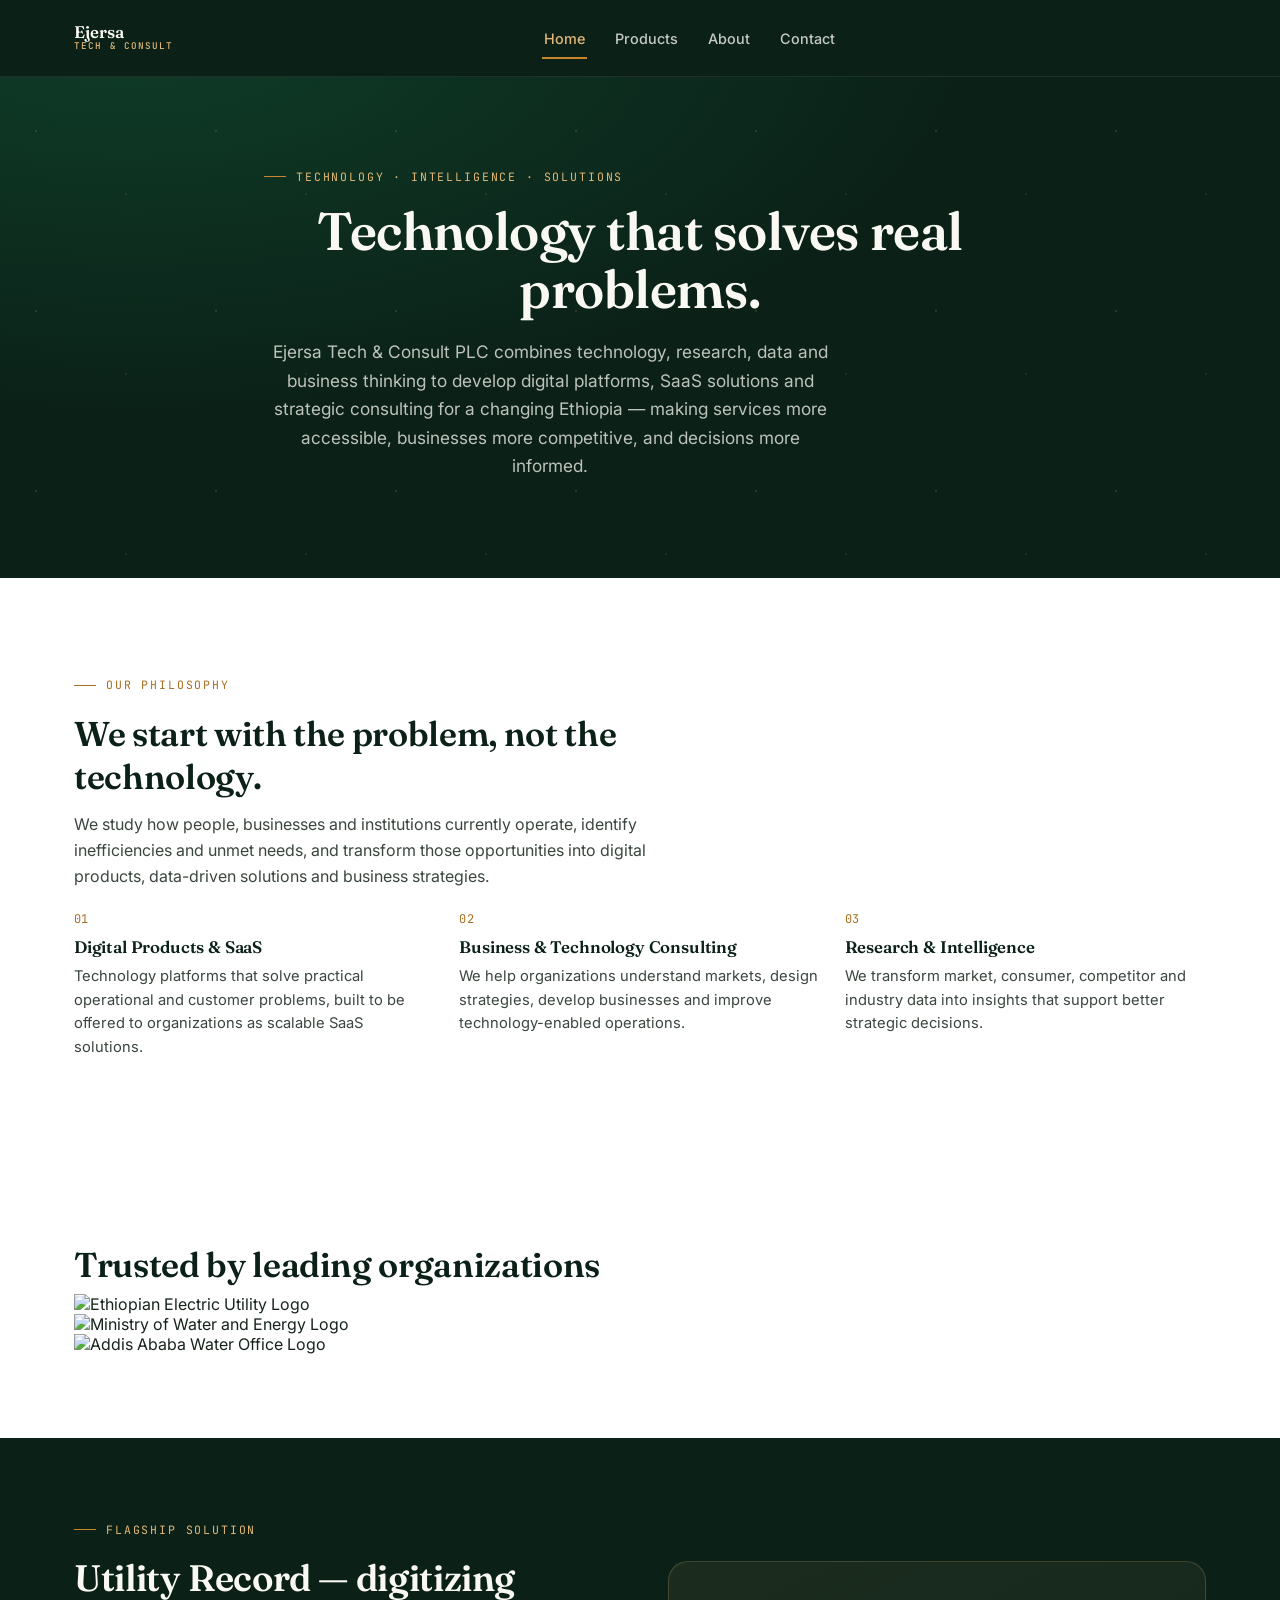
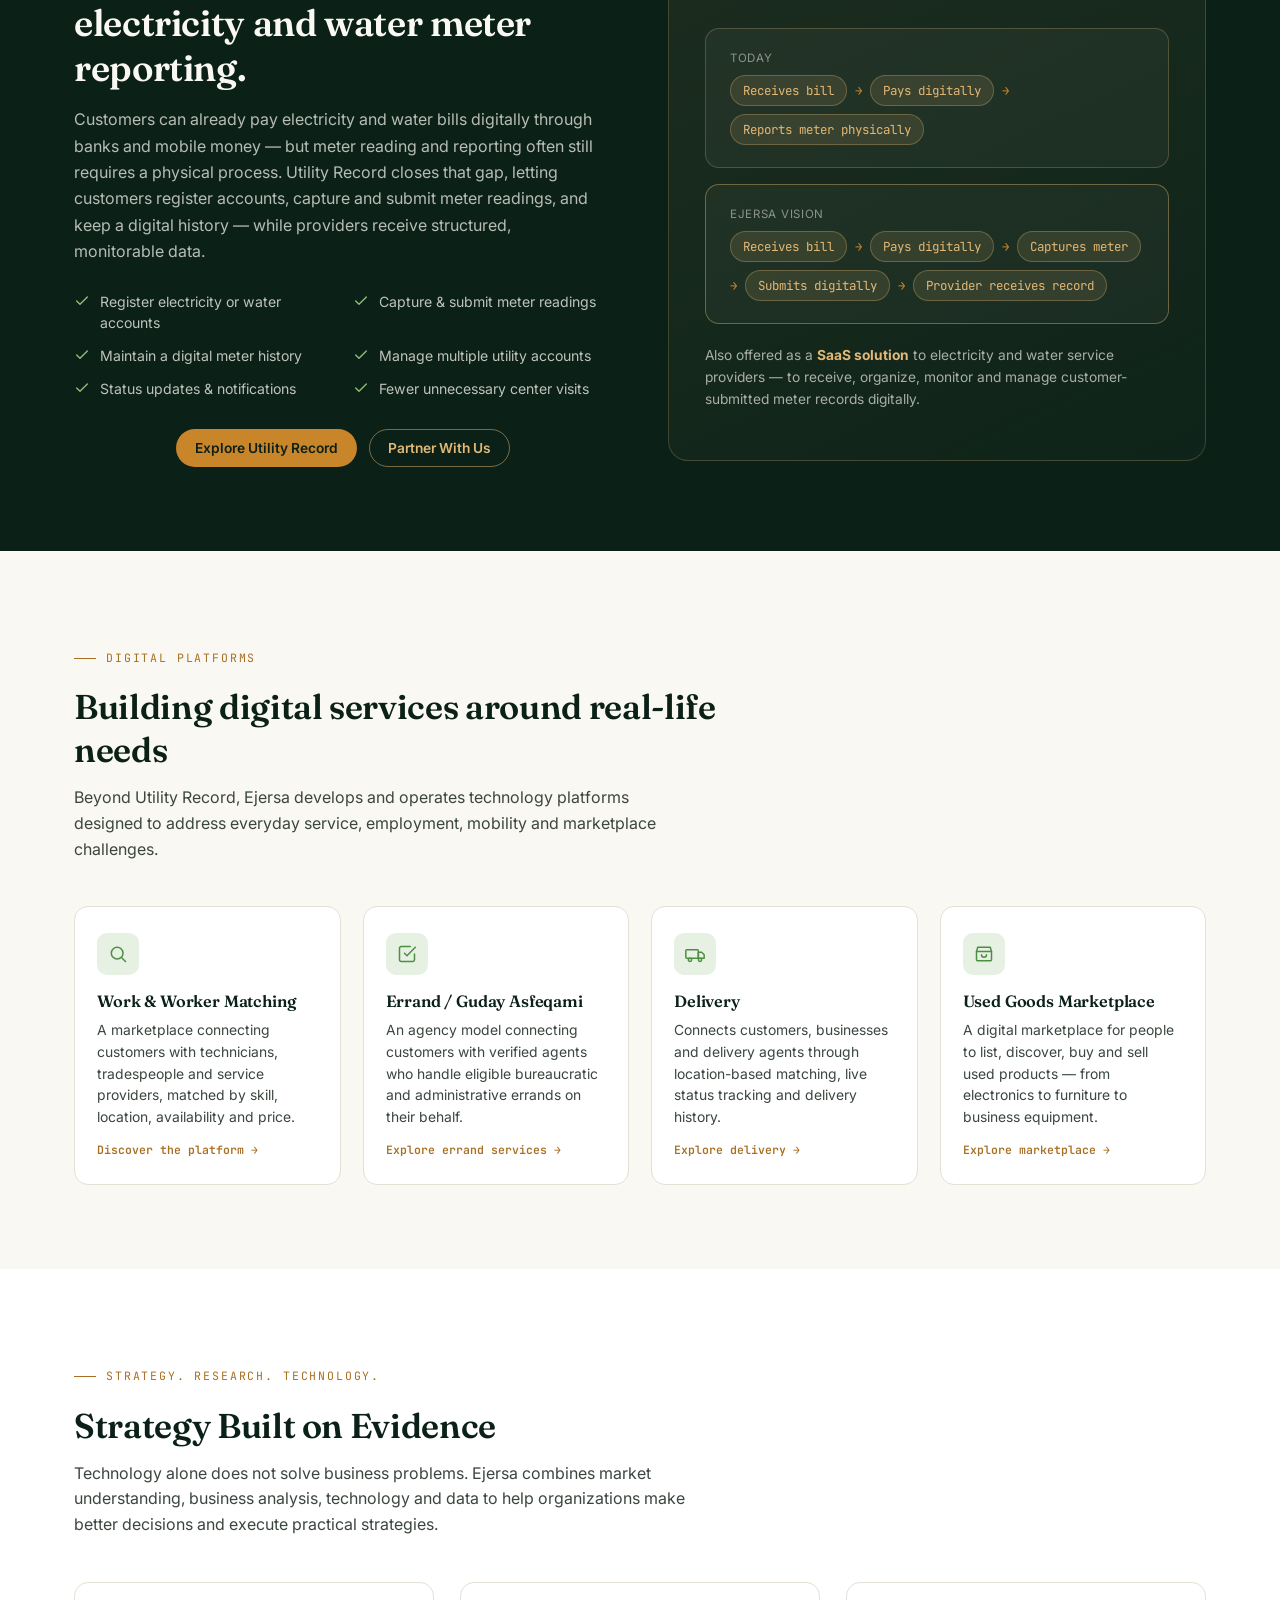
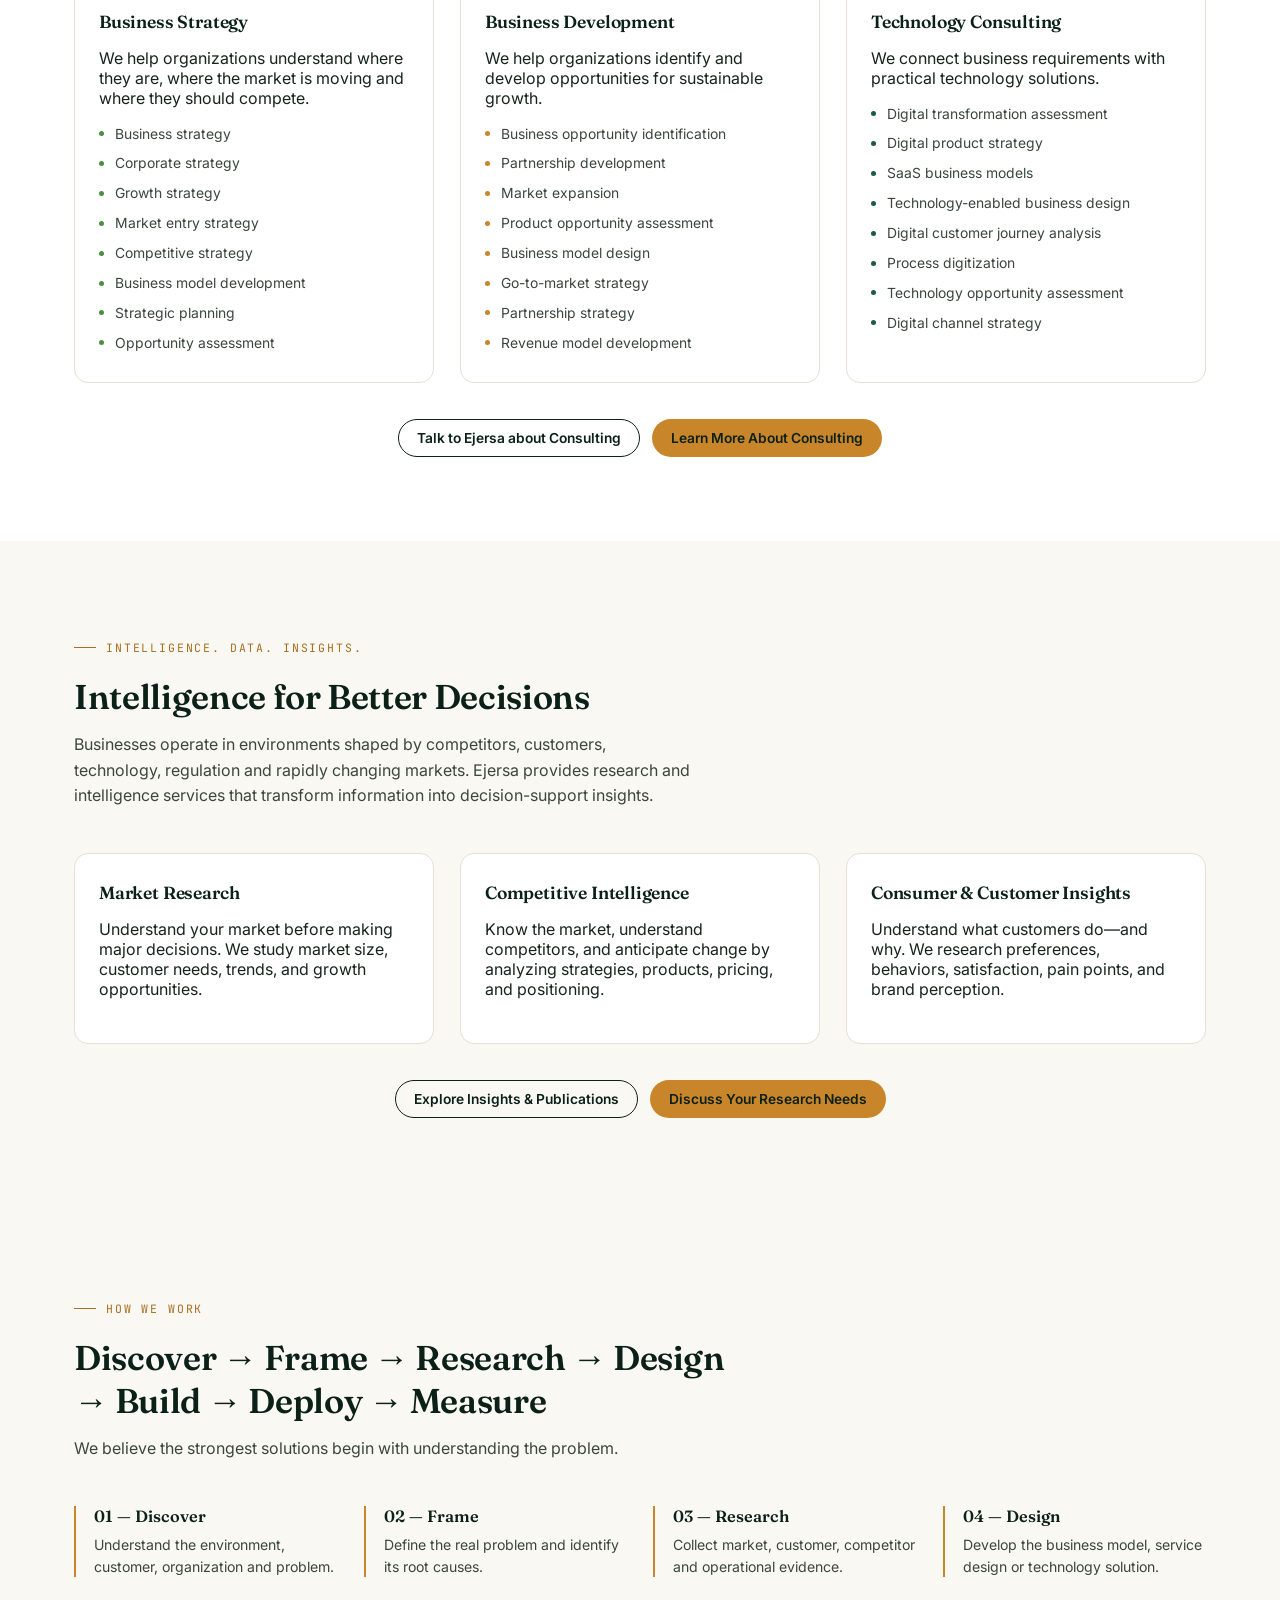
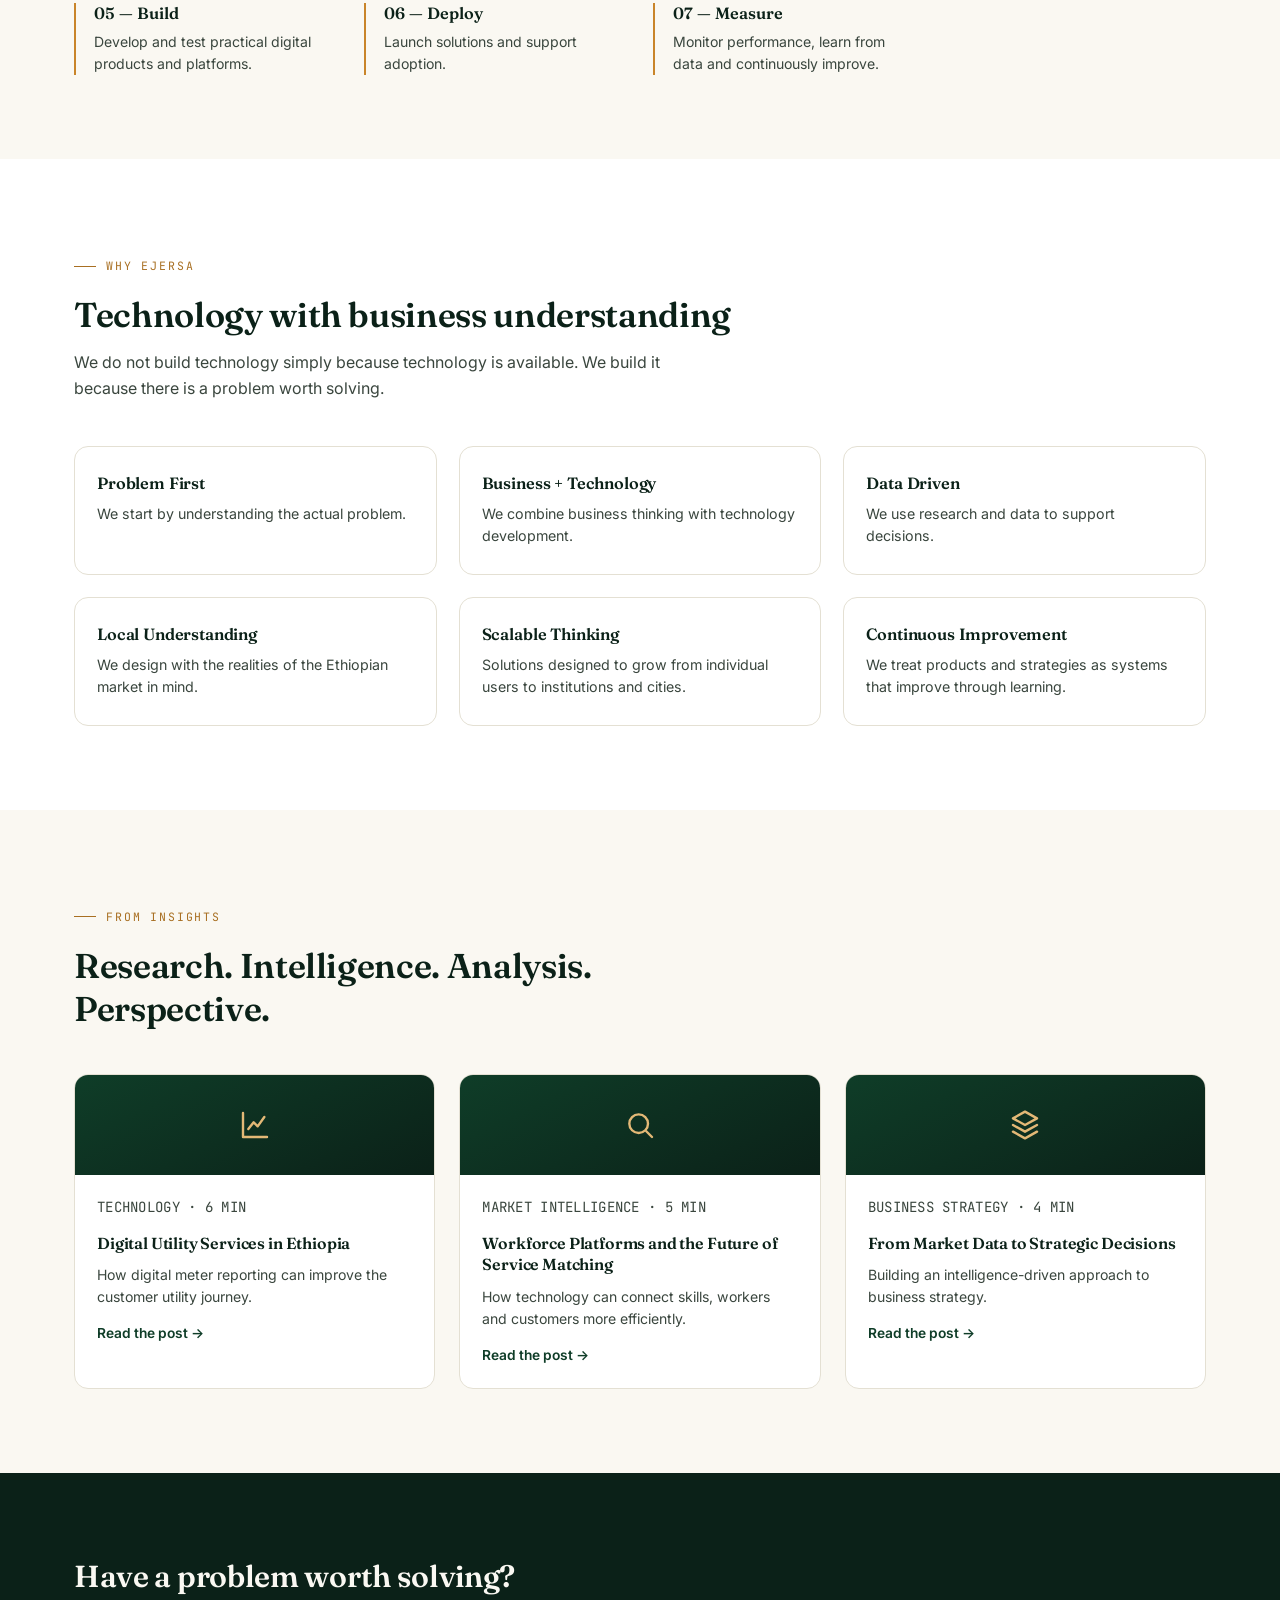
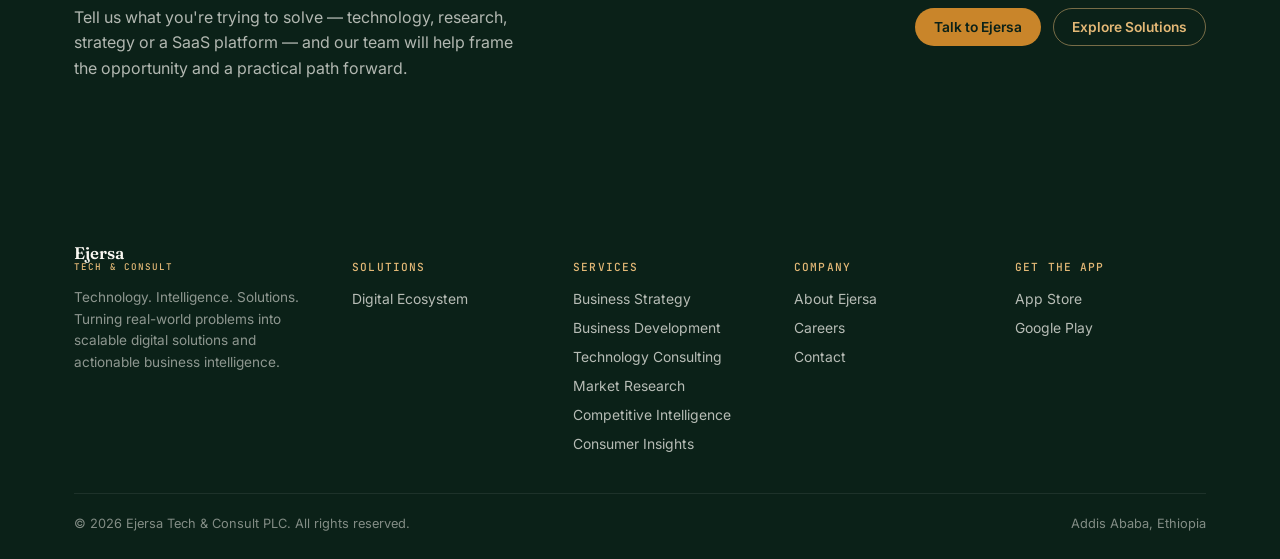
==== linksira-site/index.html @ 0712f55a "pu" ====
<!DOCTYPE html>
<html lang="en">

<head>
    <meta charset="UTF-8" />
    <meta name="viewport" content="width=device-width, initial-scale=1.0" />
    <title>Ejersa Tech &amp; Consult PLC — Technology. Intelligence. Solutions.</title>
    <meta name="description"
        content="Ejersa Tech & Consult PLC develops digital platforms, SaaS solutions, market intelligence and strategic consulting that turn everyday problems into scalable solutions." />
    <meta property="og:type" content="website" />
    <meta property="og:title" content="Ejersa Tech & Consult PLC — Technology. Intelligence. Solutions." />
    <meta property="og:description"
        content="Digital platforms, SaaS solutions, market intelligence and strategic business solutions for a changing Ethiopia." />
    <meta property="og:site_name" content="Ejersa Tech & Consult PLC" />
    <meta name="twitter:card" content="summary" />
    <meta name="theme-color" content="#0b2118" />
    <link rel="canonical" href="https://ejersatech.et/" />
    <link rel="icon" href="assets/logo/ejersa-logo.png" />
    <link rel="apple-touch-icon" href="assets/logo/ejersa-logo.png" />
    <link rel="preconnect" href="https://fonts.googleapis.com" />
    <link rel="preconnect" href="https://fonts.gstatic.com" crossorigin />
    <link
        href="https://fonts.googleapis.com/css2?family=Fraunces:opsz,wght@9..144,400;9..144,500;9..144,600;9..144,700&family=Inter:wght@400;500;600;700&family=JetBrains+Mono:wght@400;500&display=swap"
        rel="stylesheet" />
    <style>
        :root {
            --forest-950: #0b2118;
            --forest-800: #0f3d28;
            --forest-600: #1c5c3a;
            --leaf-500: #4d8f42;
            --leaf-300: #8fbf7a;
            --leaf-100: #e7f1e3;
            --gold-600: #a86f22;
            --gold-500: #c9852a;
            --gold-300: #e3b876;
            --cream-50: #faf8f2;
            --paper: #ffffff;
            --ink-900: #16241c;
            --ink-700: #3a463e;
            --ink-faint: #6d7a71;
            --line: #e4e0d3;
            --radius: 14px;
            --shadow: 0 10px 30px -18px rgba(11, 33, 24, .35);
        }

        * {
            box-sizing: border-box;
        }

        html {
            scroll-behavior: smooth;
        }

        body {
            margin: 0;
            background: var(--cream-50);
            color: var(--ink-900);
            font-family: 'Inter', system-ui, sans-serif;
            -webkit-font-smoothing: antialiased;
        }

        h1,
        h2,
        h3,
        .font-display {
            font-family: 'Fraunces', serif;
            font-weight: 600;
            letter-spacing: -.01em;
            color: var(--forest-950);
            margin: 0;
        }

        .mono {
            font-family: 'JetBrains Mono', monospace;
            letter-spacing: .02em;
        }

        a {
            color: inherit;
            text-decoration: none;
        }

        img {
            max-width: 100%;
            display: block;
        }

        .wrap {
            max-width: 1180px;
            margin: 0 auto;
            padding: 0 24px;
        }

        :focus-visible {
            outline: 2px solid var(--gold-500);
            outline-offset: 3px;
        }

        .reveal {
            opacity: 0;
            transform: translateY(16px);
            transition: opacity .6s ease, transform .6s ease;
        }

        .reveal.in {
            opacity: 1;
            transform: none;
        }

        /* header */
        .site-header {
            position: sticky;
            top: 0;
            z-index: 40;
            background: var(--forest-950);
            border-bottom: 1px solid rgba(255, 255, 255, .08);
        }

        .nav {
            display: flex;
            align-items: center;
            justify-content: space-between;
            height: 76px;
            gap: 24px;
        }

        .logo {
            display: flex;
            align-items: center;
            gap: 10px;
            color: var(--cream-50);
            font-family: 'Fraunces', serif;
            font-weight: 600;
            font-size: 1.05rem;
        }

        .logo img {
            height: 38px;
            width: 38px;
            object-fit: contain;
            border-radius: 6px;
            flex-shrink: 0;
            background: #fff;
        }

        .logo .logo-word {
            display: flex;
            flex-direction: column;
            line-height: 1.05;
        }

        .logo .logo-word small {
            font-family: 'JetBrains Mono', monospace;
            font-size: .58rem;
            letter-spacing: .12em;
            color: var(--gold-300);
            text-transform: uppercase;
            font-weight: 500;
        }

        .nav-links {
            display: flex;
            gap: 26px;
            list-style: none;
            margin: 0;
            padding: 0;
        }

        .nav-links a {
            color: rgba(250, 248, 242, .78);
            font-size: .9rem;
            font-weight: 500;
            padding: 6px 2px;
            position: relative;
        }

        .nav-links a:hover {
            color: var(--cream-50);
        }

        .nav-links a[aria-current="page"] {
            color: var(--gold-300);
        }

        .nav-links a[aria-current="page"]::after {
            content: "";
            position: absolute;
            left: 0;
            right: 0;
            bottom: -6px;
            height: 2px;
            background: var(--gold-500);
        }

        /* dropdown: click-to-open only (no hover) */
        .has-dropdown {
            position: relative;
        }

        .has-dropdown>a {
            display: inline-flex;
            align-items: center;
            gap: 6px;
            cursor: pointer;
            background: none;
            border: none;
            font: inherit;
        }

        .has-dropdown>a::after {
            content: "";
            width: 7px;
            height: 7px;
            border-right: 1.5px solid currentColor;
            border-bottom: 1.5px solid currentColor;
            transform: translateY(-2px) rotate(45deg);
            transition: transform .18s ease;
            opacity: .7;
        }

        .has-dropdown.open>a::after {
            transform: translateY(1px) rotate(225deg);
        }

        .dropdown {
            list-style: none;
            margin: 0;
            padding: 10px 8px;
            position: absolute;
            top: calc(100% + 14px);
            left: 50%;
            transform: translateX(-50%) translateY(-6px);
            min-width: 220px;
            background: var(--forest-950);
            border: 1px solid rgba(227, 184, 118, .25);
            border-radius: 12px;
            box-shadow: 0 18px 40px -14px rgba(0, 0, 0, .55);
            display: block;
            opacity: 0;
            visibility: hidden;
            pointer-events: none;
            transition: opacity .16s ease, transform .16s ease, visibility .16s;
            z-index: 50;
        }

        .has-dropdown.open .dropdown {
            opacity: 1;
            visibility: visible;
            pointer-events: auto;
            transform: translateX(-50%) translateY(0);
        }

        .dropdown li {
            list-style: none;
        }

        .dropdown a {
            display: block;
            padding: 9px 12px;
            border-radius: 8px;
            font-size: .86rem;
            white-space: nowrap;
            color: rgba(250, 248, 242, .82);
        }

        .dropdown a:hover {
            background: rgba(227, 184, 118, .1);
            color: var(--gold-300);
        }

        .nav-cta {
            display: flex;
            align-items: center;
            gap: 10px;
        }

        .btn {
            display: inline-flex;
            align-items: center;
            gap: 8px;
            padding: 10px 18px;
            border-radius: 999px;
            font-size: .86rem;
            font-weight: 600;
            border: 1px solid transparent;
            transition: transform .15s ease, background .2s ease, color .2s ease, border-color .2s ease;
            cursor: pointer;
        }

        .btn:hover {
            transform: translateY(-1px);
        }

        .btn-ghost-on-dark {
            color: var(--cream-50);
            border-color: rgba(250, 248, 242, .35);
        }

        .btn-ghost-on-dark:hover {
            border-color: var(--gold-300);
            color: var(--gold-300);
        }

        .btn-gold,
        .btn-primary {
            background: var(--gold-500);
            color: var(--forest-950);
        }

        .btn-gold:hover,
        .btn-primary:hover {
            background: var(--gold-300);
        }

        .btn-ghost-dark {
            color: var(--forest-950);
            border-color: var(--forest-950);
        }

        .btn-ghost-dark:hover {
            background: var(--forest-950);
            color: var(--cream-50);
        }

        .btn-outline {
            border-color: rgba(227, 184, 118, .5);
            color: var(--gold-300);
        }

        .btn-outline:hover {
            border-color: var(--gold-300);
            background: rgba(227, 184, 118, .08);
        }

        .nav-toggle {
            display: none;
            background: none;
            border: 0;
            cursor: pointer;
            padding: 8px;
        }

        .nav-toggle span {
            display: block;
            width: 22px;
            height: 2px;
            margin: 4px 0;
            background: var(--cream-50);
        }

        /* hero */
        .hero {
            position: relative;
            background: radial-gradient(120% 140% at 10% -10%, var(--forest-800) 0%, var(--forest-950) 55%);
            color: var(--cream-50);
            overflow: hidden;
            padding: 92px 0 80px;
        }

        .hero::before {
            content: "";
            position: absolute;
            inset: 0;
            background-image: radial-gradient(1px 1px at 20% 30%, rgba(227, 184, 118, .3) 1px, transparent 0), radial-gradient(1px 1px at 70% 65%, rgba(227, 184, 118, .2) 1px, transparent 0);
            background-size: 180px 180px;
            opacity: .5;
            pointer-events: none;
        }

        .hero-grid {
            position: relative;
            z-index: 1;
            text-align: center;
            max-width: 800px;
            margin: 0 auto;
        }

        .eyebrow {
            font-family: 'JetBrains Mono', monospace;
            font-size: .72rem;
            letter-spacing: .16em;
            text-transform: uppercase;
            color: var(--gold-300);
            margin: 0 0 18px;
            display: flex;
            align-items: center;
            gap: 10px;
        }

        .eyebrow::before {
            content: "";
            width: 22px;
            height: 1px;
            background: var(--gold-500);
            display: inline-block;
        }

        .hero h1 {
            font-size: clamp(2.2rem, 4.6vw, 3.3rem);
            line-height: 1.1;
            color: var(--cream-50);
        }

        .hero-lede {
            margin-top: 20px;
            font-size: 1.08rem;
            line-height: 1.65;
            color: rgba(250, 248, 242, .75);
            max-width: 52ch;
        }

        .hero-actions {
            display: flex;
            gap: 12px;
            margin-top: 30px;
            justify-content: center;
            flex-wrap: wrap;
        }

        .hero-tri {
            display: flex;
            gap: 0;
            margin-top: 40px;
            border: 1px solid rgba(227, 184, 118, .25);
            border-radius: 12px;
            overflow: hidden;
            max-width: 440px;
        }

        .hero-tri div {
            flex: 1;
            padding: 14px 16px;
            text-align: center;
            border-right: 1px solid rgba(227, 184, 118, .2);
        }

        .hero-tri div:last-child {
            border-right: 0;
        }

        .hero-tri strong {
            display: block;
            font-family: 'JetBrains Mono', monospace;
            font-size: .68rem;
            letter-spacing: .08em;
            text-transform: uppercase;
            color: var(--gold-300);
        }

        .hero-tri span {
            display: block;
            font-size: .74rem;
            color: rgba(250, 248, 242, .6);
            margin-top: 4px;
        }

        /* generic bands */
        .band-white {
            background: var(--paper);
        }

        .band-paper {
            background: var(--cream-50);
        }

        .band-white,
        .band-paper {
            padding: 84px 0;
        }

        .section-head {
            max-width: 680px;
            margin-bottom: 8px;
        }

        .band-white .eyebrow,
        .band-paper .eyebrow {
            color: var(--gold-600);
        }

        .band-white .eyebrow::before,
        .band-paper .eyebrow::before {
            background: var(--gold-600);
        }

        .section-head h2 {
            font-size: clamp(1.6rem, 3vw, 2.15rem);
            margin-top: 10px;
        }

        .section-head p {
            color: var(--ink-700);
            margin-top: 14px;
            max-width: 62ch;
            line-height: 1.6;
        }

        /* philosophy */
        .philosophy {
            display: grid;
            grid-template-columns: 1fr 1fr 1fr;
            gap: 24px;
            margin-top: 8px;
        }

        .phil-card {
            padding: 6px 0;
        }

        .phil-num {
            font-family: 'JetBrains Mono', monospace;
            font-size: .75rem;
            color: var(--gold-600);
            margin-bottom: 10px;
        }

        .phil-card h3 {
            font-size: 1.05rem;
            margin-bottom: 8px;
        }

        .phil-card p {
            color: var(--ink-700);
            font-size: .92rem;
            line-height: 1.6;
            margin: 0;
        }

        /* flagship */
        .band-forest {
            background: var(--forest-950);
            color: var(--cream-50);
            padding: 84px 0;
        }

        .band-forest .eyebrow {
            color: var(--gold-300);
        }

        .flagship-grid {
            display: grid;
            grid-template-columns: 1fr 1fr;
            gap: 56px;
            align-items: center;
            margin-top: 12px;
        }

        .flagship-grid h2 {
            color: var(--cream-50);
            font-size: clamp(1.7rem, 3.2vw, 2.3rem);
        }

        .flagship-grid>div>p {
            color: rgba(250, 248, 242, .72);
            line-height: 1.65;
            margin-top: 16px;
            max-width: 52ch;
        }

        .journey {
            margin-top: 30px;
            background: rgba(255, 255, 255, .04);
            border: 1px solid rgba(227, 184, 118, .25);
            border-radius: var(--radius);
            padding: 22px 24px;
        }

        .journey-row {
            display: flex;
            align-items: center;
            gap: 8px;
            flex-wrap: wrap;
            font-family: 'JetBrains Mono', monospace;
            font-size: .78rem;
        }

        .journey-row .step-tag {
            background: rgba(227, 184, 118, .12);
            border: 1px solid rgba(227, 184, 118, .3);
            color: var(--gold-300);
            padding: 6px 12px;
            border-radius: 999px;
        }

        .journey-row .arrow {
            color: var(--gold-500);
        }

        .journey-label {
            font-size: .72rem;
            color: rgba(250, 248, 242, .5);
            margin-bottom: 10px;
            letter-spacing: .06em;
            text-transform: uppercase;
        }

        .flagship-feat {
            margin-top: 26px;
        }

        .flagship-feat ul {
            list-style: none;
            margin: 0;
            padding: 0;
            display: grid;
            grid-template-columns: 1fr 1fr;
            gap: 12px 20px;
        }

        .flagship-feat li {
            display: flex;
            gap: 10px;
            align-items: flex-start;
            font-size: .88rem;
            color: rgba(250, 248, 242, .75);
            line-height: 1.5;
        }

        .flagship-feat li svg {
            width: 16px;
            height: 16px;
            flex-shrink: 0;
            margin-top: 2px;
            stroke: var(--leaf-300);
        }

        .flagship-visual {
            background: linear-gradient(155deg, rgba(227, 184, 118, .08), rgba(227, 184, 118, .02));
            border: 1px solid rgba(227, 184, 118, .22);
            border-radius: 20px;
            padding: 36px;
        }

        /* platforms grid */
        .platform-grid {
            display: grid;
            grid-template-columns: repeat(4, 1fr);
            gap: 22px;
            margin-top: 44px;
        }

        .platform-card {
            background: var(--paper);
            border: 1px solid var(--line);
            border-radius: var(--radius);
            padding: 26px 22px;
            transition: transform .18s ease, box-shadow .18s ease;
        }

        .platform-card:hover {
            transform: translateY(-4px);
            box-shadow: var(--shadow);
        }

        .platform-icon {
            width: 42px;
            height: 42px;
            border-radius: 10px;
            background: var(--leaf-100);
            color: var(--leaf-500);
            display: flex;
            align-items: center;
            justify-content: center;
            margin-bottom: 16px;
        }

        .platform-icon svg {
            width: 20px;
            height: 20px;
        }

        .platform-card h3 {
            font-size: 1.02rem;
            margin-bottom: 8px;
            line-height: 1.3;
        }

        .platform-card p {
            color: var(--ink-700);
            font-size: .87rem;
            line-height: 1.55;
            margin: 0;
        }

        .platform-tag {
            display: inline-block;
            margin-top: 14px;
            font-family: 'JetBrains Mono', monospace;
            font-size: .72rem;
            color: var(--gold-600);
            font-weight: 600;
        }

        /* consulting columns */
        .consult-grid {
            display: grid;
            grid-template-columns: repeat(3, 1fr);
            gap: 26px;
            margin-top: 44px;
        }

        .consult-card {
            border-top: 3px solid var(--card-accent, var(--leaf-500));
            background: var(--paper);
            border: 1px solid var(--line);
            border-radius: var(--radius);
            padding: 28px 24px;
        }

        .consult-card h3 {
            font-size: 1.1rem;
            margin-bottom: 14px;
        }

        .consult-card ul {
            list-style: none;
            margin: 0;
            padding: 0;
            display: flex;
            flex-direction: column;
            gap: 9px;
        }

        .consult-card li {
            font-size: .87rem;
            color: var(--ink-700);
            padding-left: 16px;
            position: relative;
            line-height: 1.5;
        }

        .consult-card li::before {
            content: "";
            position: absolute;
            left: 0;
            top: .55em;
            width: 5px;
            height: 5px;
            border-radius: 50%;
            background: var(--card-accent, var(--leaf-500));
        }

        /* steps */
        .steps {
            display: grid;
            grid-template-columns: repeat(4, 1fr);
            gap: 26px;
            margin-top: 44px;
        }

        .steps.seven {
            grid-template-columns: repeat(4, 1fr);
        }

        .step {
            border-left: 2px solid var(--gold-500);
            padding-left: 18px;
        }

        .step-num {
            font-family: 'Fraunces', serif;
            font-size: 1.02rem;
            font-weight: 600;
            color: var(--forest-950);
            margin-bottom: 8px;
        }

        .step p {
            color: var(--ink-700);
            font-size: .88rem;
            line-height: 1.55;
            margin: 0;
        }

        /* why grid */
        .why-grid {
            display: grid;
            grid-template-columns: repeat(3, 1fr);
            gap: 22px;
            margin-top: 44px;
        }

        .why-card {
            background: var(--paper);
            border: 1px solid var(--line);
            border-radius: var(--radius);
            padding: 26px 22px;
        }

        .why-card h3 {
            font-size: 1.02rem;
            margin-bottom: 10px;
        }

        .why-card p {
            color: var(--ink-700);
            font-size: .89rem;
            line-height: 1.58;
            margin: 0;
        }

        /* insights */
        .blog-grid {
            display: grid;
            grid-template-columns: repeat(3, 1fr);
            gap: 24px;
            margin-top: 44px;
        }

        .blog-card {
            background: var(--paper);
            border: 1px solid var(--line);
            border-radius: var(--radius);
            overflow: hidden;
            transition: transform .18s ease, box-shadow .18s ease;
        }

        .blog-card:hover {
            transform: translateY(-4px);
            box-shadow: var(--shadow);
        }

        .blog-thumb {
            background: linear-gradient(155deg, var(--forest-800), var(--forest-950));
            height: 100px;
            display: flex;
            align-items: center;
            justify-content: center;
        }

        .blog-thumb svg {
            width: 32px;
            height: 32px;
            color: var(--gold-300);
        }

        .blog-body {
            padding: 22px 22px 24px;
        }

        .blog-meta {
            font-family: 'JetBrains Mono', monospace;
            font-size: .7rem;
            color: var(--ink-faint);
            margin: 0 0 10px;
            letter-spacing: .02em;
        }

        .blog-body h3 {
            font-size: 1rem;
            line-height: 1.35;
            margin-bottom: 10px;
        }

        .blog-body p {
            color: var(--ink-700);
            font-size: .88rem;
            line-height: 1.55;
            margin: 0 0 14px;
        }

        .blog-readmore {
            font-size: .86rem;
            font-weight: 600;
            color: var(--forest-800);
        }

        /* final CTA */
        .cta-band {
            display: flex;
            align-items: center;
            justify-content: space-between;
            gap: 32px;
            flex-wrap: wrap;
        }

        .cta-band h2 {
            font-size: clamp(1.4rem, 2.6vw, 1.9rem);
            max-width: 32ch;
        }

        .cta-band p {
            color: var(--ink-700);
            margin-top: 10px;
            line-height: 1.6;
            max-width: 46ch;
        }

        .band-forest .cta-band h2,
        .band-forest .cta-band p {
            color: var(--cream-50);
        }

        .band-forest .cta-band p {
            color: rgba(250, 248, 242, .7);
        }

        .btn-row {
            display: flex;
            gap: 12px;
            flex-shrink: 0;
            flex-wrap: wrap;
        }

        /* footer */
        footer.site-footer {
            background: var(--forest-950);
            color: rgba(250, 248, 242, .72);
            padding: 64px 0 28px;
        }

        .footer-grid {
            display: grid;
            grid-template-columns: 1.3fr repeat(4, 1fr);
            gap: 30px;
            padding-bottom: 40px;
            border-bottom: 1px solid rgba(255, 255, 255, .08);
        }

        .footer-grid .logo {
            color: var(--cream-50);
            margin-bottom: 14px;
        }

        .footer-grid .tag {
            font-size: .85rem;
            line-height: 1.6;
            color: rgba(250, 248, 242, .55);
            max-width: 30ch;
        }

        .footer-col h4 {
            font-family: 'JetBrains Mono', monospace;
            font-size: .7rem;
            letter-spacing: .1em;
            text-transform: uppercase;
            color: var(--gold-300);
            margin-bottom: 14px;
            font-weight: 500;
        }

        .footer-col ul {
            list-style: none;
            margin: 0;
            padding: 0;
            display: flex;
            flex-direction: column;
            gap: 9px;
        }

        .footer-col a {
            font-size: .87rem;
            color: rgba(250, 248, 242, .72);
        }

        .footer-col a:hover {
            color: var(--gold-300);
        }

        .footer-bottom {
            display: flex;
            justify-content: space-between;
            padding-top: 22px;
            font-size: .8rem;
            color: rgba(250, 248, 242, .5);
            flex-wrap: wrap;
            gap: 8px;
        }

        .to-top {
            position: fixed;
            right: 22px;
            bottom: 22px;
            width: 44px;
            height: 44px;
            border-radius: 50%;
            background: var(--forest-950);
            color: var(--gold-300);
            border: 1px solid rgba(227, 184, 118, .35);
            display: flex;
            align-items: center;
            justify-content: center;
            cursor: pointer;
            opacity: 0;
            pointer-events: none;
            transition: opacity .2s ease;
        }

        .to-top.show {
            opacity: 1;
            pointer-events: auto;
        }

        .to-top svg {
            width: 18px;
            height: 18px;
        }

        @media (max-width:980px) {

            .nav-links,
            .nav-cta {
                display: none;
            }

            .nav-toggle {
                display: block;
            }

            .hero-grid {
                grid-template-columns: 1fr;
            }

            .hero-art {
                max-width: 360px;
                margin: 0 auto;
            }

            .philosophy {
                grid-template-columns: 1fr;
                gap: 28px;
            }

            .platform-grid {
                grid-template-columns: repeat(2, 1fr);
            }

            .consult-grid {
                grid-template-columns: 1fr;
            }

            .steps {
                grid-template-columns: repeat(2, 1fr);
            }

            .why-grid {
                grid-template-columns: 1fr 1fr;
            }

            .flagship-grid {
                grid-template-columns: 1fr;
            }

            .flagship-feat ul {
                grid-template-columns: 1fr;
            }

            .blog-grid {
                grid-template-columns: 1fr 1fr;
            }

            .footer-grid {
                grid-template-columns: 1fr 1fr;
            }
        }

        @media (max-width:620px) {

            .platform-grid,
            .steps,
            .why-grid,
            .blog-grid,
            .footer-grid {
                grid-template-columns: 1fr;
            }

            .band-white,
            .band-paper,
            .band-forest {
                padding: 60px 0;
            }

            .cta-band {
                flex-direction: column;
                align-items: flex-start;
            }

            .hero-tri {
                flex-direction: column;
                max-width: none;
            }

            .hero-tri div {
                border-right: 0;
                border-bottom: 1px solid rgba(227, 184, 118, .2);
            }

            .hero-tri div:last-child {
                border-bottom: 0;
            }
        }

        @media (prefers-reduced-motion:reduce) {
            * {
                transition: none !important;
                animation: none !important;
            }

            .reveal {
                opacity: 1;
                transform: none;
            }
        }
    </style>
</head>

<body>

    <header class="site-header">
        <div class="wrap nav">
            <a href="index.html" class="logo">
                <span class="logo-word">Ejersa<small>Tech &amp; Consult</small></span>
            </a>
            <button class="nav-toggle" aria-label="Toggle menu" aria-expanded="false">
                <span></span><span></span><span></span>
            </button>
            <ul class="nav-links">
                <li><a href="index.html" aria-current="page">Home</a></li>
                <li><a href="solutions.html">Products</a></li>
                <li><a href="about.html">About</a></li>
                <li><a href="contact.html">Contact</a></li>
            </ul>
            <div class="nav-cta"></div>
        </div>
    </header>

    <main>

        <!-- 1. HERO -->
        <section class="hero">
            <div class="wrap hero-grid">
                <div class="reveal">
                    <p class="eyebrow">Technology · Intelligence · Solutions</p>
                    <h1>Technology that solves real problems.</h1>
                    <p class="hero-lede">Ejersa Tech &amp; Consult PLC combines technology, research, data and
                        business thinking to develop digital platforms, SaaS solutions and strategic consulting for a
                        changing Ethiopia — making services more accessible, businesses more competitive, and
                        decisions more informed.</p>
                </div>
            </div>
        </section>

        <!-- 2. PROBLEM / PHILOSOPHY -->
        <section class="band-white">
            <div class="wrap">
                <div class="section-head reveal">
                    <p class="eyebrow">Our philosophy</p>
                    <h2>We start with the problem, not the technology.</h2>
                    <p>We study how people, businesses and institutions currently operate, identify inefficiencies and
                        unmet needs, and transform those opportunities into digital products, data-driven solutions
                        and business strategies.</p>
                </div>
                <div class="philosophy">
                    <div class="phil-card reveal">
                        <div class="phil-num mono">01</div>
                        <h3>Digital Products &amp; SaaS</h3>
                        <p>Technology platforms that solve practical operational and customer problems, built to be
                            offered to organizations as scalable SaaS solutions.</p>
                    </div>
                    <div class="phil-card reveal">
                        <div class="phil-num mono">02</div>
                        <h3>Business &amp; Technology Consulting</h3>
                        <p>We help organizations understand markets, design strategies, develop businesses and
                            improve technology-enabled operations.</p>
                    </div>
                    <div class="phil-card reveal">
                        <div class="phil-num mono">03</div>
                        <h3>Research &amp; Intelligence</h3>
                        <p>We transform market, consumer, competitor and industry data into insights that support
                            better strategic decisions.</p>
                    </div>
                </div>
            </div>
        </section>

        <!-- 2.5 PARTNERS -->
        <section class="band-white">
            <div class="wrap">
                <div class="section-head center reveal">
                    <h2 class="trusted-by-heading">Trusted by leading organizations</h2>
                </div>
                <div class="partner-logo-grid reveal">
                    <div class="partner-logo-item"><img src="https://placehold.co/200x100/f0f0f0/6d7a71?text=EEU"
                            alt="Ethiopian Electric Utility Logo"></div>
                    <div class="partner-logo-item"><img
                            src="https://placehold.co/200x100/f0f0f0/6d7a71?text=Ministry+of+Water+%26+Energy"
                            alt="Ministry of Water and Energy Logo"></div>
                    <div class="partner-logo-item"><img
                            src="https://placehold.co/200x100/f0f0f0/6d7a71?text=Addis+Ababa+Water"
                            alt="Addis Ababa Water Office Logo"></div>
                </div>
            </div>
        </section>

        <!-- 3. FLAGSHIP SAAS: UTILITY RECORD -->
        <section class="band-forest" id="utility-record">
            <div class="wrap">
                <p class="eyebrow">Flagship solution</p>
                <div class="flagship-grid">
                    <div class="reveal">
                        <h2>Utility Record — digitizing electricity and water meter reporting.</h2>
                        <p>Customers can already pay electricity and water bills digitally through banks and mobile
                            money — but meter reading and reporting often still requires a physical process. Utility
                            Record closes that gap, letting customers register accounts, capture and submit meter
                            readings, and keep a digital history — while providers receive structured, monitorable
                            data.</p>

                        <div class="flagship-feat">
                            <ul>
                                <li><svg viewBox="0 0 24 24" fill="none" stroke-width="2" stroke-linecap="round"
                                        stroke-linejoin="round">
                                        <path d="M20 6L9 17l-5-5" />
                                    </svg>Register electricity or water accounts</li>
                                <li><svg viewBox="0 0 24 24" fill="none" stroke-width="2" stroke-linecap="round"
                                        stroke-linejoin="round">
                                        <path d="M20 6L9 17l-5-5" />
                                    </svg>Capture &amp; submit meter readings</li>
                                <li><svg viewBox="0 0 24 24" fill="none" stroke-width="2" stroke-linecap="round"
                                        stroke-linejoin="round">
                                        <path d="M20 6L9 17l-5-5" />
                                    </svg>Maintain a digital meter history</li>
                                <li><svg viewBox="0 0 24 24" fill="none" stroke-width="2" stroke-linecap="round"
                                        stroke-linejoin="round">
                                        <path d="M20 6L9 17l-5-5" />
                                    </svg>Manage multiple utility accounts</li>
                                <li><svg viewBox="0 0 24 24" fill="none" stroke-width="2" stroke-linecap="round"
                                        stroke-linejoin="round">
                                        <path d="M20 6L9 17l-5-5" />
                                    </svg>Status updates &amp; notifications</li>
                                <li><svg viewBox="0 0 24 24" fill="none" stroke-width="2" stroke-linecap="round"
                                        stroke-linejoin="round">
                                        <path d="M20 6L9 17l-5-5" />
                                    </svg>Fewer unnecessary center visits</li>
                            </ul>
                        </div>
                        <div class="hero-actions">
                            <a href="solutions.html#utility-record" class="btn btn-primary">Explore Utility Record</a>
                            <a href="contact.html" class="btn btn-outline">Partner With Us</a>
                        </div>
                    </div>

                    <div class="reveal">
                        <div class="flagship-visual">
                            <div class="journey">
                                <div class="journey-label">Today</div>
                                <div class="journey-row">
                                    <span class="step-tag">Receives bill</span><span class="arrow">→</span>
                                    <span class="step-tag">Pays digitally</span><span class="arrow">→</span>
                                    <span class="step-tag">Reports meter physically</span>
                                </div>
                            </div>
                            <div class="journey" style="margin-top:16px;border-color:rgba(227,184,118,.4);">
                                <div class="journey-label">Ejersa vision</div>
                                <div class="journey-row">
                                    <span class="step-tag">Receives bill</span><span class="arrow">→</span>
                                    <span class="step-tag">Pays digitally</span><span class="arrow">→</span>
                                    <span class="step-tag">Captures meter</span><span class="arrow">→</span>
                                    <span class="step-tag">Submits digitally</span><span class="arrow">→</span>
                                    <span class="step-tag">Provider receives record</span>
                                </div>
                            </div>
                            <p style="margin-top:20px;color:rgba(250,248,242,.65);font-size:.86rem;line-height:1.6;">
                                Also offered as a <strong style="color:var(--gold-300);">SaaS solution</strong> to
                                electricity and water service providers — to receive, organize, monitor and manage
                                customer-submitted meter records digitally.</p>
                        </div>
                    </div>
                </div>
            </div>
        </section>

        <!-- 4. OTHER DIGITAL PLATFORMS -->
        <section class="band-paper">
            <div class="wrap">
                <div class="section-head reveal">
                    <p class="eyebrow">Digital platforms</p>
                    <h2>Building digital services around real-life needs</h2>
                    <p>Beyond Utility Record, Ejersa develops and operates technology platforms designed to address
                        everyday service, employment, mobility and marketplace challenges.</p>
                </div>
                <div class="platform-grid">
                    <div class="platform-card reveal">
                        <div class="platform-icon"><svg viewBox="0 0 24 24" fill="none" stroke="currentColor"
                                stroke-width="1.8" stroke-linecap="round" stroke-linejoin="round">
                                <circle cx="11" cy="11" r="7" />
                                <path d="M21 21l-4.3-4.3" />
                            </svg></div>
                        <h3>Work &amp; Worker Matching</h3>
                        <p>A marketplace connecting customers with technicians, tradespeople and service providers,
                            matched by skill, location, availability and price.</p>
                        <span class="platform-tag">Discover the platform →</span>
                    </div>
                    <div class="platform-card reveal">
                        <div class="platform-icon"><svg viewBox="0 0 24 24" fill="none" stroke="currentColor"
                                stroke-width="1.8" stroke-linecap="round" stroke-linejoin="round">
                                <path d="M9 11l3 3L22 4" />
                                <path d="M21 12v7a2 2 0 0 1-2 2H5a2 2 0 0 1-2-2V5a2 2 0 0 1 2-2h11" />
                            </svg></div>
                        <h3>Errand / Guday Asfeqami</h3>
                        <p>An agency model connecting customers with verified agents who handle eligible bureaucratic
                            and administrative errands on their behalf.</p>
                        <span class="platform-tag">Explore errand services →</span>
                    </div>
                    <div class="platform-card reveal">
                        <div class="platform-icon"><svg viewBox="0 0 24 24" fill="none" stroke="currentColor"
                                stroke-width="1.8" stroke-linecap="round" stroke-linejoin="round">
                                <rect x="1" y="7" width="15" height="10" rx="1" />
                                <path d="M16 10h4l3 3v4h-7z" />
                                <circle cx="6" cy="19" r="2" />
                                <circle cx="18" cy="19" r="2" />
                            </svg></div>
                        <h3>Delivery</h3>
                        <p>Connects customers, businesses and delivery agents through location-based matching, live
                            status tracking and delivery history.</p>
                        <span class="platform-tag">Explore delivery →</span>
                    </div>
                    <div class="platform-card reveal">
                        <div class="platform-icon"><svg viewBox="0 0 24 24" fill="none" stroke="currentColor"
                                stroke-width="1.8" stroke-linecap="round" stroke-linejoin="round">
                                <path d="M3 9l1.5-5h15L21 9" />
                                <path d="M3 9h18v10a1 1 0 0 1-1 1H4a1 1 0 0 1-1-1V9z" />
                                <path d="M9 13a3 3 0 0 0 6 0" />
                            </svg></div>
                        <h3>Used Goods Marketplace</h3>
                        <p>A digital marketplace for people to list, discover, buy and sell used products — from
                            electronics to furniture to business equipment.</p>
                        <span class="platform-tag">Explore marketplace →</span>
                    </div>
                </div>
            </div>
        </section>

        <!-- 5. CONSULTING / RESEARCH -->
        <section class="band-white">
            <div class="wrap">
                <div class="section-head reveal">
                    <p class="eyebrow">Strategy. Research. Technology.</p>
                    <h2>Strategy Built on Evidence</h2>
                    <p>Technology alone does not solve business problems. Ejersa combines market understanding, business
                        analysis, technology and data to help organizations make better decisions and execute practical
                        strategies.</p>
                </div>

                <div class="consult-grid">
                    <div class="consult-card reveal" style="--card-accent:var(--leaf-500);">
                        <h3>Business Strategy</h3>
                        <p>We help organizations understand where they are, where the market is moving and where they
                            should compete.</p>
                        <ul>
                            <li>Business strategy</li>
                            <li>Corporate strategy</li>
                            <li>Growth strategy</li>
                            <li>Market entry strategy</li>
                            <li>Competitive strategy</li>
                            <li>Business model development</li>
                            <li>Strategic planning</li>
                            <li>Opportunity assessment</li>
                        </ul>
                    </div>
                    <div class="consult-card reveal" style="--card-accent:var(--gold-500);">
                        <h3>Business Development</h3>
                        <p>We help organizations identify and develop opportunities for sustainable growth.</p>
                        <ul>
                            <li>Business opportunity identification</li>
                            <li>Partnership development</li>
                            <li>Market expansion</li>
                            <li>Product opportunity assessment</li>
                            <li>Business model design</li>
                            <li>Go-to-market strategy</li>
                            <li>Partnership strategy</li>
                            <li>Revenue model development</li>
                        </ul>
                    </div>
                    <div class="consult-card reveal" style="--card-accent:var(--forest-600);">
                        <h3>Technology Consulting</h3>
                        <p>We connect business requirements with practical technology solutions.</p>
                        <ul>
                            <li>Digital transformation assessment</li>
                            <li>Digital product strategy</li>
                            <li>SaaS business models</li>
                            <li>Technology-enabled business design</li>
                            <li>Digital customer journey analysis</li>
                            <li>Process digitization</li>
                            <li>Technology opportunity assessment</li>
                            <li>Digital channel strategy</li>
                        </ul>
                    </div>
                </div>
                <div class="hero-actions" style="margin-top:36px;">
                    <a href="contact.html" class="btn btn-ghost-dark">Talk to Ejersa about Consulting</a>
                    <a href="consulting.html" class="btn btn-primary">Learn More About Consulting</a>
                </div>
            </div>
        </section>


        <section class="band-paper">
            <div class="wrap">
                <div class="section-head reveal">
                    <p class="eyebrow">Intelligence. Data. Insights.</p>
                    <h2>Intelligence for Better Decisions</h2>
                    <p>Businesses operate in environments shaped by competitors, customers, technology, regulation and
                        rapidly changing markets. Ejersa provides research and intelligence services that transform
                        information into decision-support insights.</p>
                </div>

                <div class="consult-grid" style="grid-template-columns: repeat(3, 1fr);">
                    <div class="consult-card reveal" style="--card-accent:var(--leaf-500);">
                        <h3>Market Research</h3>
                        <p>Understand your market before making major decisions. We study market size, customer needs,
                            trends, and growth opportunities.</p>
                    </div>
                    <div class="consult-card reveal" style="--card-accent:var(--gold-500);">
                        <h3>Competitive Intelligence</h3>
                        <p>Know the market, understand competitors, and anticipate change by analyzing strategies,
                            products, pricing, and positioning.</p>
                    </div>
                    <div class="consult-card reveal" style="--card-accent:var(--forest-600);">
                        <h3>Consumer &amp; Customer Insights</h3>
                        <p>Understand what customers do—and why. We research preferences, behaviors, satisfaction, pain
                            points, and brand perception.</p>
                    </div>
                </div>
                <div class="hero-actions" style="margin-top:36px;">
                    <a href="insights.html" class="btn btn-ghost-dark">Explore Insights &amp; Publications</a>
                    <a href="contact.html" class="btn btn-primary">Discuss Your Research Needs</a>
                </div>
            </div>
        </section>

        <!-- 6. HOW WE WORK -->
        <section class="band-paper">
            <div class="wrap">
                <div class="section-head reveal">
                    <p class="eyebrow">How we work</p>
                    <h2>Discover → Frame → Research → Design → Build → Deploy → Measure</h2>
                    <p>We believe the strongest solutions begin with understanding the problem.</p>
                </div>
                <div class="steps">
                    <div class="step reveal">
                        <div class="step-num">01 — Discover</div>
                        <p>Understand the environment, customer, organization and problem.</p>
                    </div>
                    <div class="step reveal">
                        <div class="step-num">02 — Frame</div>
                        <p>Define the real problem and identify its root causes.</p>
                    </div>
                    <div class="step reveal">
                        <div class="step-num">03 — Research</div>
                        <p>Collect market, customer, competitor and operational evidence.</p>
                    </div>
                    <div class="step reveal">
                        <div class="step-num">04 — Design</div>
                        <p>Develop the business model, service design or technology solution.</p>
                    </div>
                    <div class="step reveal">
                        <div class="step-num">05 — Build</div>
                        <p>Develop and test practical digital products and platforms.</p>
                    </div>
                    <div class="step reveal">
                        <div class="step-num">06 — Deploy</div>
                        <p>Launch solutions and support adoption.</p>
                    </div>
                    <div class="step reveal">
                        <div class="step-num">07 — Measure</div>
                        <p>Monitor performance, learn from data and continuously improve.</p>
                    </div>
                </div>
            </div>
        </section>

        <!-- 7. WHY EJERSA -->
        <section class="band-white">
            <div class="wrap">
                <div class="section-head reveal">
                    <p class="eyebrow">Why Ejersa</p>
                    <h2>Technology with business understanding</h2>
                    <p>We do not build technology simply because technology is available. We build it because there
                        is a problem worth solving.</p>
                </div>
                <div class="why-grid">
                    <div class="why-card reveal">
                        <h3>Problem First</h3>
                        <p>We start by understanding the actual problem.</p>
                    </div>
                    <div class="why-card reveal">
                        <h3>Business + Technology</h3>
                        <p>We combine business thinking with technology development.</p>
                    </div>
                    <div class="why-card reveal">
                        <h3>Data Driven</h3>
                        <p>We use research and data to support decisions.</p>
                    </div>
                    <div class="why-card reveal">
                        <h3>Local Understanding</h3>
                        <p>We design with the realities of the Ethiopian market in mind.</p>
                    </div>
                    <div class="why-card reveal">
                        <h3>Scalable Thinking</h3>
                        <p>Solutions designed to grow from individual users to institutions and cities.</p>
                    </div>
                    <div class="why-card reveal">
                        <h3>Continuous Improvement</h3>
                        <p>We treat products and strategies as systems that improve through learning.</p>
                    </div>
                </div>
            </div>
        </section>

        <!-- 8. INSIGHTS -->
        <section class="band-paper">
            <div class="wrap">
                <div class="section-head reveal">
                    <p class="eyebrow">From Insights</p>
                    <h2>Research. Intelligence. Analysis. Perspective.</h2>
                </div>
                <div class="blog-grid">
                    <article class="blog-card reveal">
                        <div class="blog-thumb"><svg viewBox="0 0 24 24" fill="none" stroke="currentColor"
                                stroke-width="1.8" stroke-linecap="round" stroke-linejoin="round">
                                <path d="M3 3v18h18" />
                                <path d="M7 15l4-5 3 3 5-7" />
                            </svg></div>
                        <div class="blog-body">
                            <p class="blog-meta mono">TECHNOLOGY · 6 MIN</p>
                            <h3>Digital Utility Services in Ethiopia</h3>
                            <p>How digital meter reporting can improve the customer utility journey.</p>
                            <a href="insights.html" class="blog-readmore">Read the post →</a>
                        </div>
                    </article>
                    <article class="blog-card reveal">
                        <div class="blog-thumb"><svg viewBox="0 0 24 24" fill="none" stroke="currentColor"
                                stroke-width="1.8" stroke-linecap="round" stroke-linejoin="round">
                                <circle cx="11" cy="11" r="7" />
                                <path d="M21 21l-4.3-4.3" />
                            </svg></div>
                        <div class="blog-body">
                            <p class="blog-meta mono">MARKET INTELLIGENCE · 5 MIN</p>
                            <h3>Workforce Platforms and the Future of Service Matching</h3>
                            <p>How technology can connect skills, workers and customers more efficiently.</p>
                            <a href="insights.html" class="blog-readmore">Read the post →</a>
                        </div>
                    </article>
                    <article class="blog-card reveal">
                        <div class="blog-thumb"><svg viewBox="0 0 24 24" fill="none" stroke="currentColor"
                                stroke-width="1.8" stroke-linecap="round" stroke-linejoin="round">
                                <path d="M12 2l9 5-9 5-9-5 9-5z" />
                                <path d="M3 12l9 5 9-5" />
                                <path d="M3 17l9 5 9-5" />
                            </svg></div>
                        <div class="blog-body">
                            <p class="blog-meta mono">BUSINESS STRATEGY · 4 MIN</p>
                            <h3>From Market Data to Strategic Decisions</h3>
                            <p>Building an intelligence-driven approach to business strategy.</p>
                            <a href="insights.html" class="blog-readmore">Read the post →</a>
                        </div>
                    </article>
                </div>
            </div>
        </section>

        <!-- 9. PARTNERSHIP CTA -->
        <section class="band-forest">
            <div class="wrap">
                <div class="cta-band reveal">
                    <div>
                        <h2>Have a problem worth solving?</h2>
                        <p>Tell us what you're trying to solve — technology, research, strategy or a SaaS platform —
                            and our team will help frame the opportunity and a practical path forward.</p>
                    </div>
                    <div class="btn-row">
                        <a href="contact.html" class="btn btn-primary">Talk to Ejersa</a>
                        <a href="solutions.html" class="btn btn-outline">Explore Solutions</a>
                    </div>
                </div>
            </div>
        </section>

    </main>

    <footer class="site-footer">
        <div class="wrap">
            <div class="footer-grid">
                <div>
                    <a href="index.html" class="logo">
                        <span class="logo-word">Ejersa<small>Tech &amp; Consult</small></span>
                    </a>
                    <p class="tag">Technology. Intelligence. Solutions. Turning real-world problems into scalable
                        digital solutions and actionable business intelligence.</p>
                </div>
                <div class="footer-col">
                    <h4>Solutions</h4>
                    <ul>
                        <li><a href="solutions.html#ecosystem">Digital Ecosystem</a></li>
                    </ul>
                </div>
                <div class="footer-col">
                    <h4>Services</h4>
                    <ul>
                        <li><a href="consulting.html#strategy">Business Strategy</a></li>
                        <li><a href="consulting.html#development">Business Development</a></li>
                        <li><a href="consulting.html#technology">Technology Consulting</a></li>
                        <li><a href="research.html#market">Market Research</a></li>
                        <li><a href="research.html#competitive">Competitive Intelligence</a></li>
                        <li><a href="research.html#consumer">Consumer Insights</a></li>
                    </ul>
                </div>
                <div class="footer-col">
                    <h4>Company</h4>
                    <ul>
                        <li><a href="about.html">About Ejersa</a></li>
                        <li><a href="careers.html">Careers</a></li>
                        <li><a href="contact.html">Contact</a></li>
                    </ul>
                </div>
                <div class="footer-col">
                    <h4>Get The App</h4>
                    <ul>
                        <li><a href="#">App Store</a></li>
                        <li><a href="#">Google Play</a></li>
                    </ul>
                </div>
            </div>
            <div class="footer-bottom">
                <span>© <span id="year"></span> Ejersa Tech &amp; Consult PLC. All rights reserved.</span>
                <span>Addis Ababa, Ethiopia</span>
            </div>
        </div>
    </footer>

    <button id="to-top" class="to-top" aria-label="Scroll to top">
        <svg viewBox="0 0 24 24" fill="none" stroke="currentColor" stroke-width="2" stroke-linecap="round"
            stroke-linejoin="round">
            <path d="M12 19V5" />
            <path d="M5 12l7-7 7 7" />
        </svg>
    </button>

    <script src="js/main.js"></script>
    <script>
        // Services dropdown: open ONLY on click of "Services", not on hover.
        (function () {
            document.querySelectorAll('.has-dropdown').forEach(function (item) {
                var trigger = item.querySelector(':scope > a');
                if (!trigger) return;

                trigger.addEventListener('click', function (e) {
                    e.preventDefault();
                    var isOpen = item.classList.contains('open');
                    // close any other open dropdowns first
                    document.querySelectorAll('.has-dropdown.open').forEach(function (openItem) {
                        if (openItem !== item) {
                            openItem.classList.remove('open');
                            var t = openItem.querySelector(':scope > a');
                            if (t) t.setAttribute('aria-expanded', 'false');
                        }
                    });
                    item.classList.toggle('open', !isOpen);
                    trigger.setAttribute('aria-expanded', String(!isOpen));
                });
            });

            // click outside closes any open dropdown
            document.addEventListener('click', function (e) {
                document.querySelectorAll('.has-dropdown.open').forEach(function (item) {
                    if (!item.contains(e.target)) {
                        item.classList.remove('open');
                        var t = item.querySelector(':scope > a');
                        if (t) t.setAttribute('aria-expanded', 'false');
                    }
                });
            });

            // escape closes it too
            document.addEventListener('keydown', function (e) {
                if (e.key === 'Escape') {
                    document.querySelectorAll('.has-dropdown.open').forEach(function (item) {
                        item.classList.remove('open');
                        var t = item.querySelector(':scope > a');
                        if (t) t.setAttribute('aria-expanded', 'false');
                    });
                }
            });
        })();
    </script>
</body>

</html>
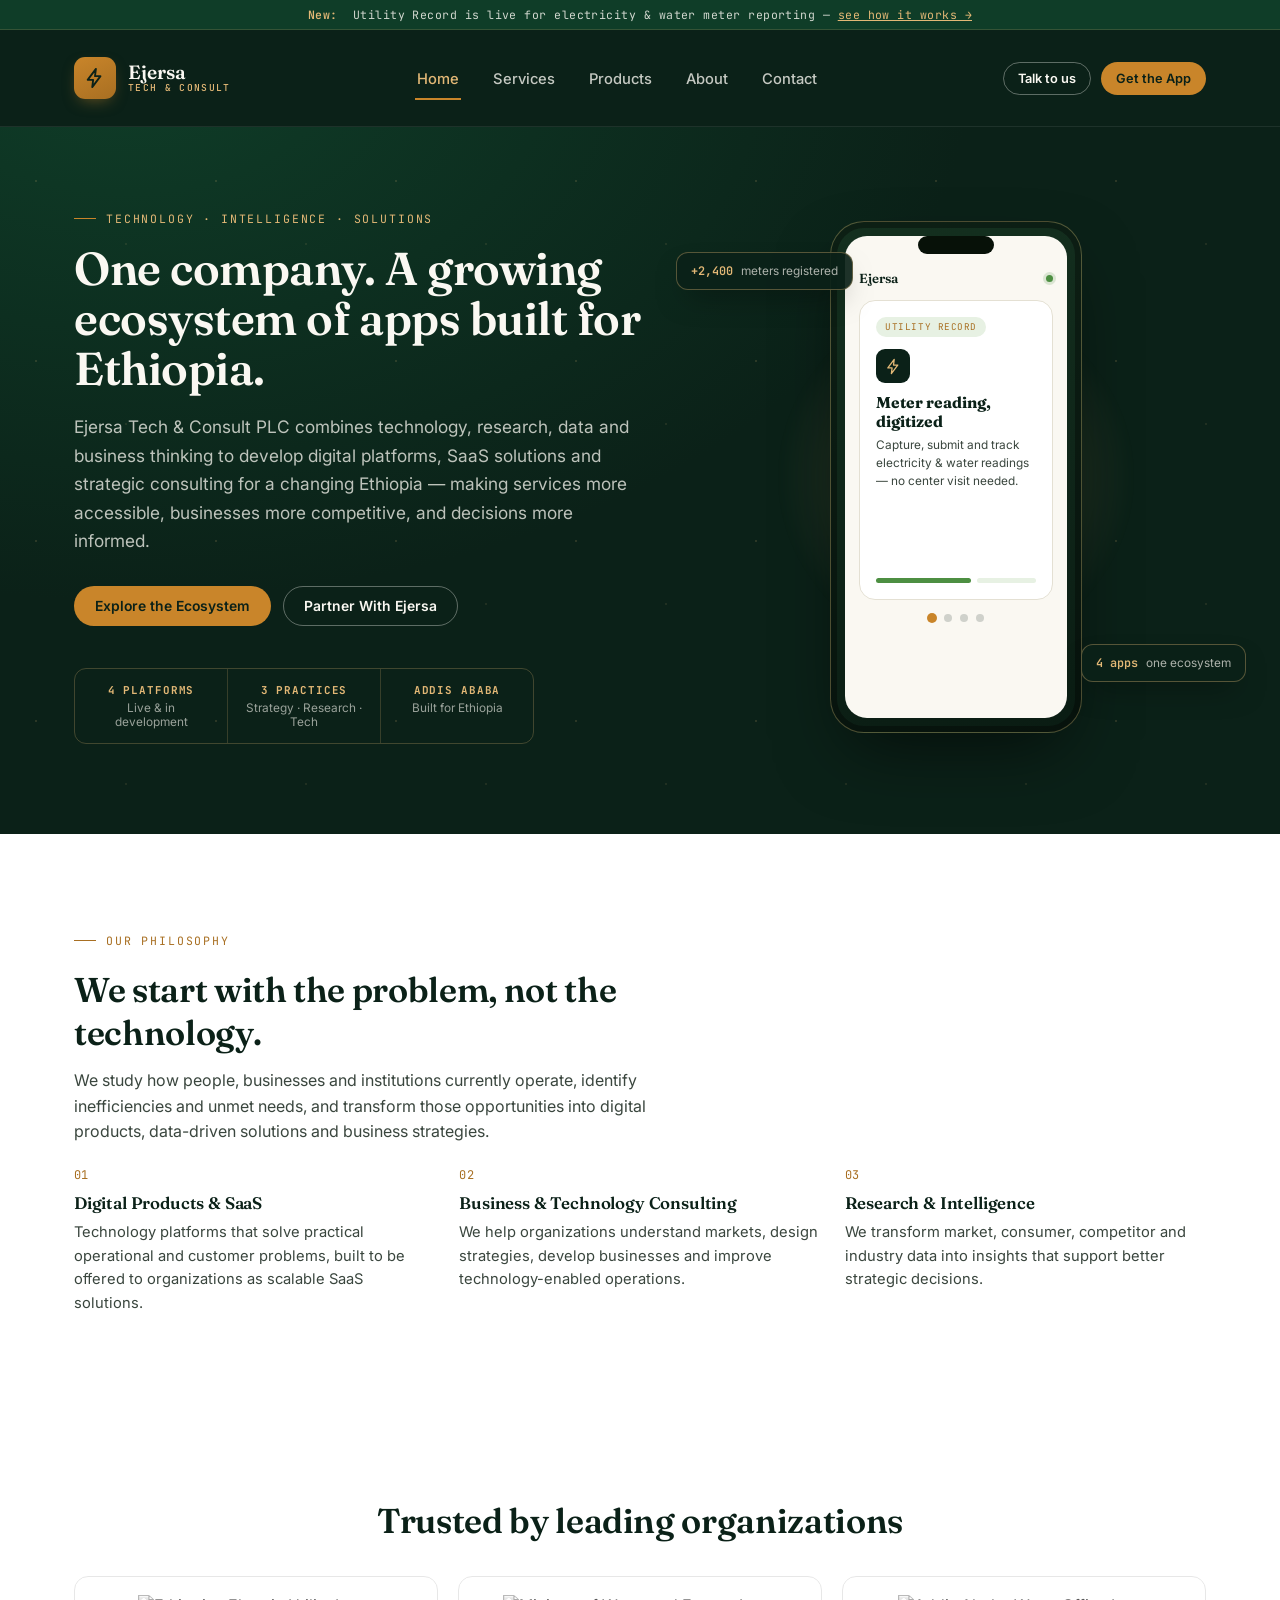
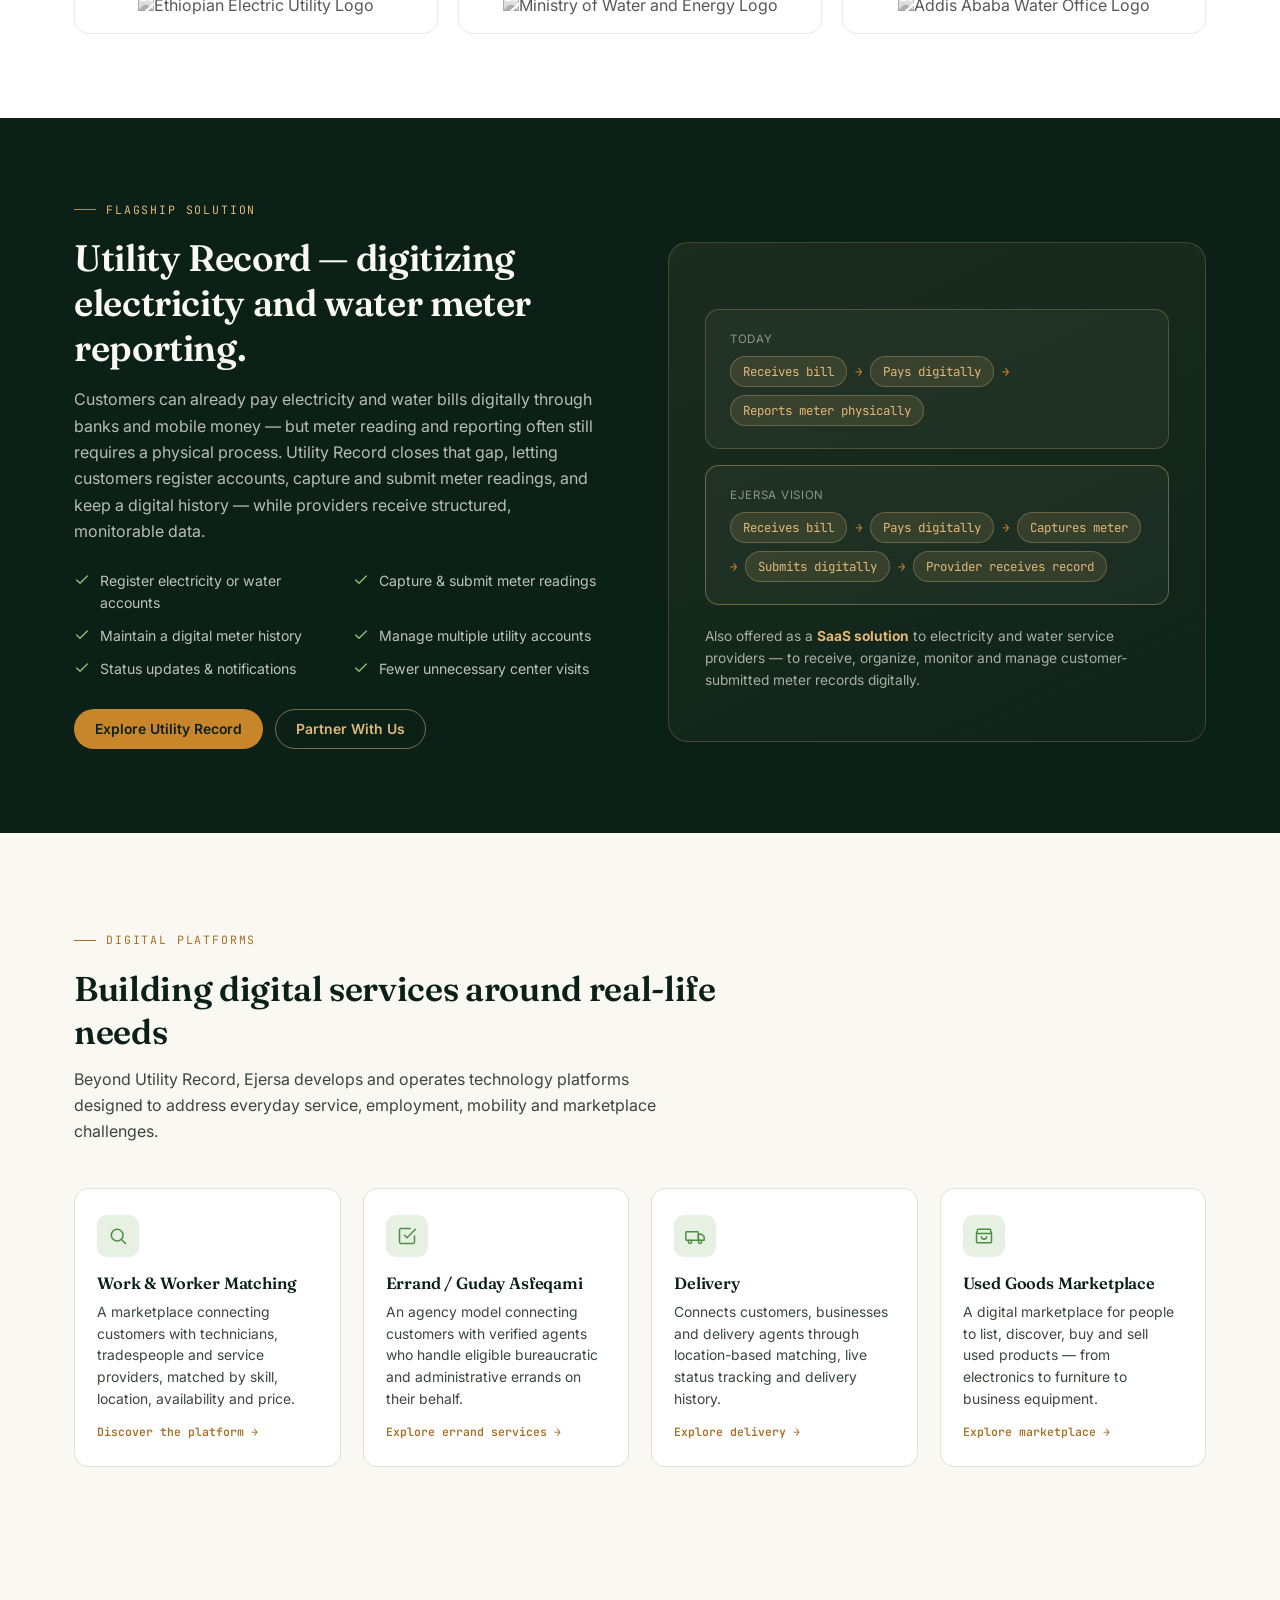
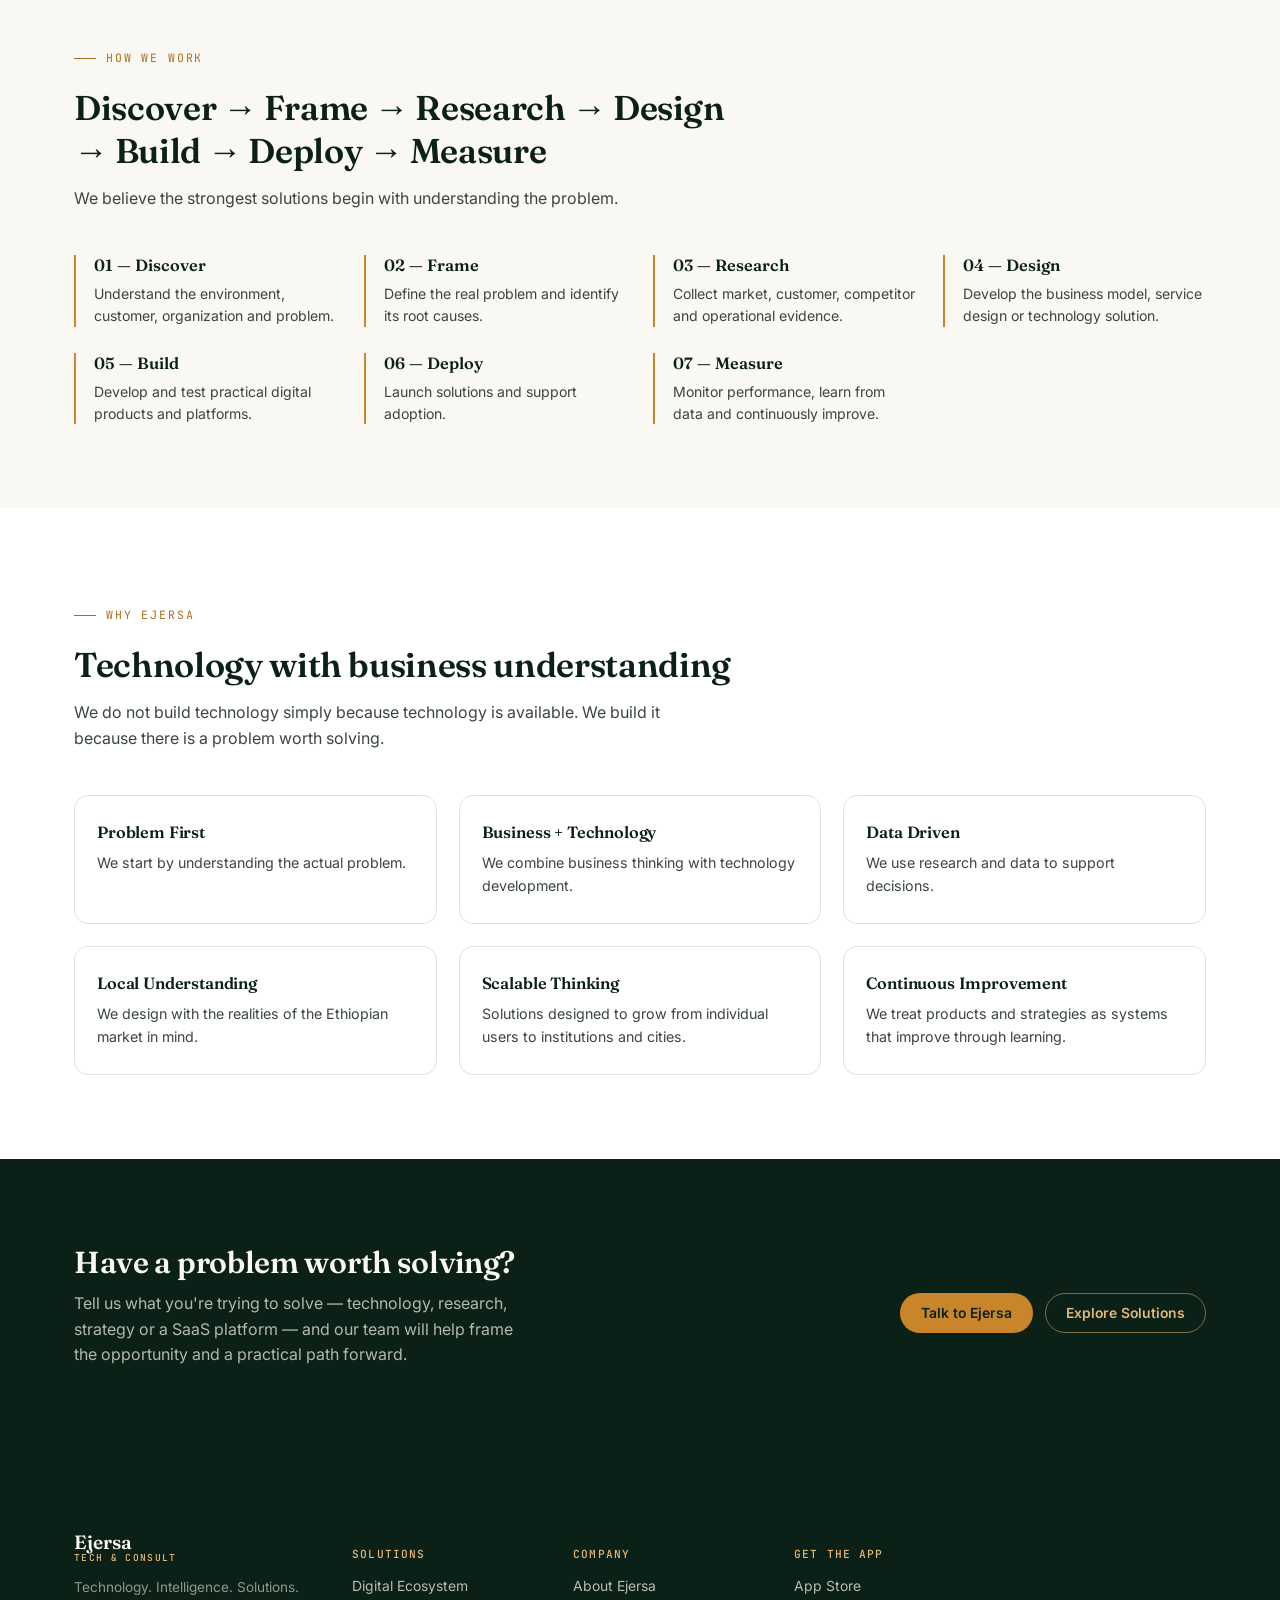
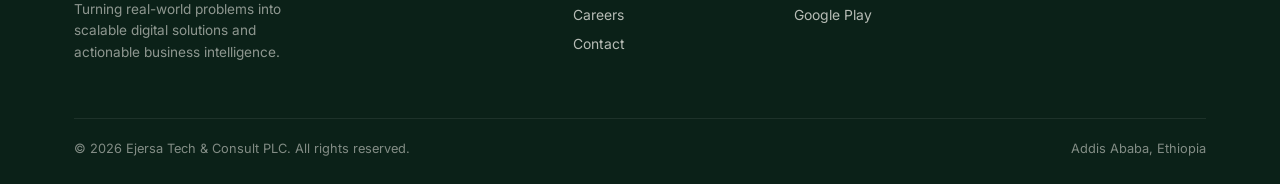
==== commit 4e71193b: "update" ====
--- a/linksira-site/index.html
+++ b/linksira-site/index.html
@@ -107,52 +107,77 @@
             transform: none;
         }
 
-        /* header */
+        /* ============ header ============ */
         .site-header {
             position: sticky;
             top: 0;
-            z-index: 40;
+            z-index: 60;
             background: var(--forest-950);
             border-bottom: 1px solid rgba(255, 255, 255, .08);
         }
 
+        .announce-bar {
+            background: var(--forest-800);
+            color: rgba(250, 248, 242, .82);
+            font-family: 'JetBrains Mono', monospace;
+            font-size: .72rem;
+            letter-spacing: .04em;
+            text-align: center;
+            padding: 7px 12px;
+            border-bottom: 1px solid rgba(227, 184, 118, .18);
+        }
+
+        .announce-bar strong {
+            color: var(--gold-300);
+            font-weight: 600;
+        }
+
         .nav {
             display: flex;
             align-items: center;
             justify-content: space-between;
-            height: 76px;
+            height: 96px;
             gap: 24px;
         }
 
         .logo {
             display: flex;
             align-items: center;
-            gap: 10px;
+            gap: 12px;
             color: var(--cream-50);
             font-family: 'Fraunces', serif;
             font-weight: 600;
-            font-size: 1.05rem;
-        }
-
-        .logo img {
-            height: 38px;
-            width: 38px;
-            object-fit: contain;
-            border-radius: 6px;
+            font-size: 1.2rem;
+        }
+
+        .logo-mark {
+            width: 42px;
+            height: 42px;
+            border-radius: 11px;
             flex-shrink: 0;
-            background: #fff;
+            background: linear-gradient(155deg, var(--gold-500), var(--gold-600));
+            display: flex;
+            align-items: center;
+            justify-content: center;
+            box-shadow: 0 6px 16px -6px rgba(201, 133, 42, .55);
+        }
+
+        .logo-mark svg {
+            width: 22px;
+            height: 22px;
+            stroke: var(--forest-950);
         }
 
         .logo .logo-word {
             display: flex;
             flex-direction: column;
-            line-height: 1.05;
+            line-height: 1.08;
         }
 
         .logo .logo-word small {
             font-family: 'JetBrains Mono', monospace;
-            font-size: .58rem;
-            letter-spacing: .12em;
+            font-size: .6rem;
+            letter-spacing: .14em;
             color: var(--gold-300);
             text-transform: uppercase;
             font-weight: 500;
@@ -160,7 +185,7 @@
 
         .nav-links {
             display: flex;
-            gap: 26px;
+            gap: 30px;
             list-style: none;
             margin: 0;
             padding: 0;
@@ -168,7 +193,7 @@
 
         .nav-links a {
             color: rgba(250, 248, 242, .78);
-            font-size: .9rem;
+            font-size: .92rem;
             font-weight: 500;
             padding: 6px 2px;
             position: relative;
@@ -192,7 +217,6 @@
             background: var(--gold-500);
         }
 
-        /* dropdown: click-to-open only (no hover) */
         .has-dropdown {
             position: relative;
         }
@@ -278,12 +302,12 @@
             display: inline-flex;
             align-items: center;
             gap: 8px;
-            padding: 10px 18px;
+            padding: 11px 20px;
             border-radius: 999px;
-            font-size: .86rem;
+            font-size: .87rem;
             font-weight: 600;
             border: 1px solid transparent;
-            transition: transform .15s ease, background .2s ease, color .2s ease, border-color .2s ease;
+            transition: transform .15s ease, background .2s ease, color .2s ease, border-color .2s ease, box-shadow .2s ease;
             cursor: pointer;
         }
 
@@ -310,6 +334,7 @@
         .btn-gold:hover,
         .btn-primary:hover {
             background: var(--gold-300);
+            box-shadow: 0 10px 24px -10px rgba(201, 133, 42, .55);
         }
 
         .btn-ghost-dark {
@@ -330,6 +355,11 @@
         .btn-outline:hover {
             border-color: var(--gold-300);
             background: rgba(227, 184, 118, .08);
+        }
+
+        .btn-sm {
+            padding: 8px 14px;
+            font-size: .8rem;
         }
 
         .nav-toggle {
@@ -338,23 +368,67 @@
             border: 0;
             cursor: pointer;
             padding: 8px;
+            flex-direction: column;
+            gap: 4px;
         }
 
         .nav-toggle span {
             display: block;
             width: 22px;
             height: 2px;
-            margin: 4px 0;
             background: var(--cream-50);
-        }
-
-        /* hero */
+            transition: transform .2s ease, opacity .2s ease;
+        }
+
+        .nav-toggle[aria-expanded="true"] span:nth-child(1) {
+            transform: translateY(6px) rotate(45deg);
+        }
+
+        .nav-toggle[aria-expanded="true"] span:nth-child(2) {
+            opacity: 0;
+        }
+
+        .nav-toggle[aria-expanded="true"] span:nth-child(3) {
+            transform: translateY(-6px) rotate(-45deg);
+        }
+
+        .mobile-panel {
+            display: none;
+            background: var(--forest-950);
+            border-top: 1px solid rgba(227, 184, 118, .18);
+            padding: 8px 0 22px;
+        }
+
+        .mobile-panel.open {
+            display: block;
+        }
+
+        .mobile-panel .wrap {
+            display: flex;
+            flex-direction: column;
+            gap: 4px;
+        }
+
+        .mobile-panel a {
+            color: rgba(250, 248, 242, .85);
+            font-size: .98rem;
+            font-weight: 500;
+            padding: 13px 4px;
+            border-bottom: 1px solid rgba(255, 255, 255, .06);
+        }
+
+        .mobile-panel .btn {
+            margin-top: 14px;
+            justify-content: center;
+        }
+
+        /* ============ hero ============ */
         .hero {
             position: relative;
             background: radial-gradient(120% 140% at 10% -10%, var(--forest-800) 0%, var(--forest-950) 55%);
             color: var(--cream-50);
             overflow: hidden;
-            padding: 92px 0 80px;
+            padding: 84px 0 90px;
         }
 
         .hero::before {
@@ -370,9 +444,10 @@
         .hero-grid {
             position: relative;
             z-index: 1;
-            text-align: center;
-            max-width: 800px;
-            margin: 0 auto;
+            display: grid;
+            grid-template-columns: 1.08fr .92fr;
+            gap: 46px;
+            align-items: center;
         }
 
         .eyebrow {
@@ -396,8 +471,8 @@
         }
 
         .hero h1 {
-            font-size: clamp(2.2rem, 4.6vw, 3.3rem);
-            line-height: 1.1;
+            font-size: clamp(2.2rem, 3.6vw, 3.15rem);
+            line-height: 1.08;
             color: var(--cream-50);
         }
 
@@ -413,18 +488,17 @@
             display: flex;
             gap: 12px;
             margin-top: 30px;
-            justify-content: center;
             flex-wrap: wrap;
         }
 
         .hero-tri {
             display: flex;
             gap: 0;
-            margin-top: 40px;
+            margin-top: 42px;
             border: 1px solid rgba(227, 184, 118, .25);
             border-radius: 12px;
             overflow: hidden;
-            max-width: 440px;
+            max-width: 460px;
         }
 
         .hero-tri div {
@@ -454,6 +528,247 @@
             margin-top: 4px;
         }
 
+        /* ---- hero interactive visual (phone mockup) ---- */
+        .hero-visual {
+            position: relative;
+            display: flex;
+            align-items: center;
+            justify-content: center;
+            min-height: 460px;
+        }
+
+        .hero-visual-glow {
+            position: absolute;
+            width: 360px;
+            height: 360px;
+            border-radius: 50%;
+            background: radial-gradient(circle, rgba(227, 184, 118, .22), transparent 70%);
+            filter: blur(4px);
+            z-index: 0;
+        }
+
+        .phone {
+            position: relative;
+            z-index: 2;
+            width: 252px;
+            height: 512px;
+            border-radius: 34px;
+            background: linear-gradient(165deg, #14301f, #0a1c13);
+            border: 1px solid rgba(227, 184, 118, .3);
+            box-shadow: 0 30px 70px -20px rgba(0, 0, 0, .6), inset 0 0 0 6px rgba(0, 0, 0, .35);
+            padding: 14px;
+        }
+
+        .phone-notch {
+            position: absolute;
+            top: 14px;
+            left: 50%;
+            transform: translateX(-50%);
+            width: 76px;
+            height: 18px;
+            background: #071108;
+            border-radius: 999px;
+            z-index: 3;
+        }
+
+        .phone-screen {
+            position: relative;
+            height: 100%;
+            width: 100%;
+            background: var(--cream-50);
+            border-radius: 22px;
+            overflow: hidden;
+            padding: 34px 14px 14px;
+        }
+
+        .phone-app-bar {
+            display: flex;
+            align-items: center;
+            justify-content: space-between;
+            margin-bottom: 14px;
+        }
+
+        .phone-app-bar .brand {
+            font-family: 'Fraunces', serif;
+            font-weight: 600;
+            font-size: .82rem;
+            color: var(--forest-950);
+        }
+
+        .phone-app-bar .dot-status {
+            width: 7px;
+            height: 7px;
+            border-radius: 50%;
+            background: var(--leaf-500);
+            box-shadow: 0 0 0 3px rgba(77, 143, 66, .18);
+        }
+
+        .phone-card-stack {
+            position: relative;
+            height: 300px;
+        }
+
+        .phone-app-card {
+            position: absolute;
+            inset: 0;
+            background: var(--paper);
+            border: 1px solid var(--line);
+            border-radius: 16px;
+            padding: 16px;
+            opacity: 0;
+            transform: translateY(10px) scale(.98);
+            transition: opacity .5s ease, transform .5s ease;
+            display: flex;
+            flex-direction: column;
+        }
+
+        .phone-app-card.active {
+            opacity: 1;
+            transform: translateY(0) scale(1);
+        }
+
+        .phone-app-card .tag {
+            display: inline-flex;
+            align-items: center;
+            gap: 6px;
+            font-family: 'JetBrains Mono', monospace;
+            font-size: .58rem;
+            letter-spacing: .06em;
+            text-transform: uppercase;
+            color: var(--gold-600);
+            background: var(--leaf-100);
+            padding: 4px 9px;
+            border-radius: 999px;
+            width: fit-content;
+        }
+
+        .phone-app-card .icon-badge {
+            width: 34px;
+            height: 34px;
+            border-radius: 9px;
+            background: var(--forest-950);
+            display: flex;
+            align-items: center;
+            justify-content: center;
+            margin: 12px 0 10px;
+        }
+
+        .phone-app-card .icon-badge svg {
+            width: 17px;
+            height: 17px;
+            stroke: var(--gold-300);
+        }
+
+        .phone-app-card h4 {
+            font-family: 'Fraunces', serif;
+            font-size: .98rem;
+            color: var(--forest-950);
+            margin: 0 0 6px;
+        }
+
+        .phone-app-card p {
+            font-size: .74rem;
+            line-height: 1.5;
+            color: var(--ink-700);
+            margin: 0;
+        }
+
+        .phone-app-card .bar-row {
+            margin-top: auto;
+            display: flex;
+            gap: 6px;
+        }
+
+        .phone-app-card .bar-row span {
+            height: 5px;
+            border-radius: 4px;
+            background: var(--leaf-100);
+            flex: 1;
+        }
+
+        .phone-app-card .bar-row span.fill {
+            background: var(--leaf-500);
+            flex: 1.6;
+        }
+
+        .phone-tabbar {
+            display: flex;
+            justify-content: center;
+            gap: 8px;
+            margin-top: 14px;
+        }
+
+        .phone-tabbar button {
+            width: 8px;
+            height: 8px;
+            padding: 0;
+            border-radius: 50%;
+            border: none;
+            background: rgba(11, 33, 24, .18);
+            cursor: pointer;
+            transition: background .2s ease, transform .2s ease;
+        }
+
+        .phone-tabbar button.active {
+            background: var(--gold-500);
+            transform: scale(1.25);
+        }
+
+        .float-chip {
+            position: absolute;
+            z-index: 3;
+            background: rgba(11, 33, 24, .92);
+            border: 1px solid rgba(227, 184, 118, .35);
+            border-radius: 12px;
+            padding: 10px 14px;
+            font-size: .74rem;
+            display: flex;
+            align-items: center;
+            gap: 8px;
+            box-shadow: 0 14px 30px -12px rgba(0, 0, 0, .5);
+            animation: float 5s ease-in-out infinite;
+        }
+
+        .float-chip.chip-a {
+            top: 6%;
+            left: -6%;
+            animation-delay: 0s;
+        }
+
+        .float-chip.chip-b {
+            bottom: 10%;
+            right: -8%;
+            animation-delay: 1.4s;
+        }
+
+        .float-chip strong {
+            color: var(--gold-300);
+            font-family: 'JetBrains Mono', monospace;
+            font-weight: 600;
+        }
+
+        .float-chip span {
+            color: rgba(250, 248, 242, .68);
+        }
+
+        @keyframes float {
+
+            0%,
+            100% {
+                transform: translateY(0);
+            }
+
+            50% {
+                transform: translateY(-9px);
+            }
+        }
+
+        @media (prefers-reduced-motion:reduce) {
+            .float-chip {
+                animation: none;
+            }
+        }
+
         /* generic bands */
         .band-white {
             background: var(--paper);
@@ -471,6 +786,13 @@
         .section-head {
             max-width: 680px;
             margin-bottom: 8px;
+        }
+
+        .section-head.center {
+            max-width: 620px;
+            margin-left: auto;
+            margin-right: auto;
+            text-align: center;
         }
 
         .band-white .eyebrow,
@@ -493,6 +815,11 @@
             margin-top: 14px;
             max-width: 62ch;
             line-height: 1.6;
+        }
+
+        .section-head.center p {
+            margin-left: auto;
+            margin-right: auto;
         }
 
         /* philosophy */
@@ -524,6 +851,32 @@
             font-size: .92rem;
             line-height: 1.6;
             margin: 0;
+        }
+
+        /* partners */
+        .partner-logo-grid {
+            display: grid;
+            grid-template-columns: repeat(3, 1fr);
+            gap: 20px;
+            margin-top: 34px;
+        }
+
+        .partner-logo-item {
+            border: 1px solid var(--line);
+            border-radius: var(--radius);
+            padding: 18px;
+            display: flex;
+            align-items: center;
+            justify-content: center;
+            filter: grayscale(1);
+            opacity: .75;
+            transition: filter .2s ease, opacity .2s ease, transform .2s ease;
+        }
+
+        .partner-logo-item:hover {
+            filter: grayscale(0);
+            opacity: 1;
+            transform: translateY(-2px);
         }
 
         /* flagship */
@@ -705,6 +1058,12 @@
             border: 1px solid var(--line);
             border-radius: var(--radius);
             padding: 28px 24px;
+            transition: transform .18s ease, box-shadow .18s ease;
+        }
+
+        .consult-card:hover {
+            transform: translateY(-4px);
+            box-shadow: var(--shadow);
         }
 
         .consult-card h3 {
@@ -755,6 +1114,11 @@
         .step {
             border-left: 2px solid var(--gold-500);
             padding-left: 18px;
+            transition: border-color .2s ease;
+        }
+
+        .step:hover {
+            border-color: var(--forest-950);
         }
 
         .step-num {
@@ -785,6 +1149,12 @@
             border: 1px solid var(--line);
             border-radius: var(--radius);
             padding: 26px 22px;
+            transition: transform .18s ease, box-shadow .18s ease;
+        }
+
+        .why-card:hover {
+            transform: translateY(-4px);
+            box-shadow: var(--shadow);
         }
 
         .why-card h3 {
@@ -984,6 +1354,7 @@
             opacity: 0;
             pointer-events: none;
             transition: opacity .2s ease;
+            z-index: 55;
         }
 
         .to-top.show {
@@ -1004,16 +1375,21 @@
             }
 
             .nav-toggle {
-                display: block;
+                display: flex;
             }
 
             .hero-grid {
                 grid-template-columns: 1fr;
             }
 
-            .hero-art {
-                max-width: 360px;
-                margin: 0 auto;
+            .hero-visual {
+                min-height: 380px;
+                margin-top: 12px;
+            }
+
+            .phone {
+                width: 220px;
+                height: 448px;
             }
 
             .philosophy {
@@ -1023,6 +1399,10 @@
 
             .platform-grid {
                 grid-template-columns: repeat(2, 1fr);
+            }
+
+            .partner-logo-grid {
+                grid-template-columns: 1fr 1fr;
             }
 
             .consult-grid {
@@ -1060,7 +1440,8 @@
             .steps,
             .why-grid,
             .blog-grid,
-            .footer-grid {
+            .footer-grid,
+            .partner-logo-grid {
                 grid-template-columns: 1fr;
             }
 
@@ -1088,6 +1469,10 @@
             .hero-tri div:last-child {
                 border-bottom: 0;
             }
+
+            .float-chip {
+                display: none;
+            }
         }
 
         @media (prefers-reduced-motion:reduce) {
@@ -1107,20 +1492,45 @@
 <body>
 
     <header class="site-header">
+        <div class="announce-bar">
+            <strong>New:</strong>&nbsp; Utility Record is live for electricity &amp; water meter reporting — <a
+                href="solutions.html#utility-record" style="color:var(--gold-300);text-decoration:underline;">see how it
+                works →</a>
+        </div>
         <div class="wrap nav">
             <a href="index.html" class="logo">
+                <span class="logo-mark">
+                    <svg viewBox="0 0 24 24" fill="none" stroke-width="2" stroke-linecap="round"
+                        stroke-linejoin="round">
+                        <path d="M13 2 4 14h6l-1 8 9-12h-6l1-8Z" />
+                    </svg>
+                </span>
                 <span class="logo-word">Ejersa<small>Tech &amp; Consult</small></span>
             </a>
-            <button class="nav-toggle" aria-label="Toggle menu" aria-expanded="false">
-                <span></span><span></span><span></span>
-            </button>
             <ul class="nav-links">
                 <li><a href="index.html" aria-current="page">Home</a></li>
+                <li><a href="services.html">Services</a></li>
                 <li><a href="solutions.html">Products</a></li>
                 <li><a href="about.html">About</a></li>
                 <li><a href="contact.html">Contact</a></li>
             </ul>
-            <div class="nav-cta"></div>
+            </ul>
+            <div class="nav-cta">
+                <a href="contact.html" class="btn btn-ghost-on-dark btn-sm">Talk to us</a>
+                <a href="#utility-record" class="btn btn-gold btn-sm">Get the App</a>
+            </div>
+            <button class="nav-toggle" aria-label="Toggle menu" aria-expanded="false" id="navToggle">
+                <span></span><span></span><span></span>
+            </button>
+        </div>
+        <div class="mobile-panel" id="mobilePanel">
+            <div class="wrap">
+                <a href="index.html" aria-current="page">Home</a>
+                <a href="solutions.html">Products</a>
+                <a href="about.html">About</a>
+                <a href="contact.html">Contact</a>
+                <a href="contact.html" class="btn btn-gold">Talk to Ejersa</a>
+            </div>
         </div>
     </header>
 
@@ -1131,11 +1541,110 @@
             <div class="wrap hero-grid">
                 <div class="reveal">
                     <p class="eyebrow">Technology · Intelligence · Solutions</p>
-                    <h1>Technology that solves real problems.</h1>
+                    <h1>One company. A growing ecosystem of apps built for Ethiopia.</h1>
                     <p class="hero-lede">Ejersa Tech &amp; Consult PLC combines technology, research, data and
                         business thinking to develop digital platforms, SaaS solutions and strategic consulting for a
                         changing Ethiopia — making services more accessible, businesses more competitive, and
                         decisions more informed.</p>
+                    <div class="hero-actions">
+                        <a href="solutions.html" class="btn btn-primary">Explore the Ecosystem</a>
+                        <a href="contact.html" class="btn btn-ghost-on-dark">Partner With Ejersa</a>
+                    </div>
+                    <div class="hero-tri">
+                        <div>
+                            <strong>4 Platforms</strong>
+                            <span>Live &amp; in development</span>
+                        </div>
+                        <div>
+                            <strong>3 Practices</strong>
+                            <span>Strategy · Research · Tech</span>
+                        </div>
+                        <div>
+                            <strong>Addis Ababa</strong>
+                            <span>Built for Ethiopia</span>
+                        </div>
+                    </div>
+                </div>
+
+                <div class="reveal hero-visual">
+                    <div class="hero-visual-glow" aria-hidden="true"></div>
+
+                    <div class="float-chip chip-a"><strong>+2,400</strong><span>meters registered</span></div>
+                    <div class="float-chip chip-b"><strong>4 apps</strong><span>one ecosystem</span></div>
+
+                    <div class="phone" role="group" aria-label="Ejersa app preview, cycles through platforms">
+                        <div class="phone-notch"></div>
+                        <div class="phone-screen">
+                            <div class="phone-app-bar">
+                                <span class="brand">Ejersa</span>
+                                <span class="dot-status" aria-hidden="true"></span>
+                            </div>
+                            <div class="phone-card-stack" id="phoneStack">
+                                <div class="phone-app-card active" data-index="0">
+                                    <span class="tag">Utility Record</span>
+                                    <span class="icon-badge">
+                                        <svg viewBox="0 0 24 24" fill="none" stroke="currentColor" stroke-width="1.8"
+                                            stroke-linecap="round" stroke-linejoin="round">
+                                            <path d="M13 2 4 14h6l-1 8 9-12h-6l1-8Z" />
+                                        </svg>
+                                    </span>
+                                    <h4>Meter reading, digitized</h4>
+                                    <p>Capture, submit and track electricity &amp; water readings — no center visit
+                                        needed.</p>
+                                    <div class="bar-row"><span class="fill"></span><span></span></div>
+                                </div>
+                                <div class="phone-app-card" data-index="1">
+                                    <span class="tag">Work Matching</span>
+                                    <span class="icon-badge">
+                                        <svg viewBox="0 0 24 24" fill="none" stroke="currentColor" stroke-width="1.8"
+                                            stroke-linecap="round" stroke-linejoin="round">
+                                            <circle cx="11" cy="11" r="7" />
+                                            <path d="M21 21l-4.3-4.3" />
+                                        </svg>
+                                    </span>
+                                    <h4>Find trusted technicians</h4>
+                                    <p>Matched by skill, location, availability and price — booked in minutes.</p>
+                                    <div class="bar-row"><span class="fill" style="flex:1;"></span><span
+                                            style="flex:1.6;"></span></div>
+                                </div>
+                                <div class="phone-app-card" data-index="2">
+                                    <span class="tag">Delivery</span>
+                                    <span class="icon-badge">
+                                        <svg viewBox="0 0 24 24" fill="none" stroke="currentColor" stroke-width="1.8"
+                                            stroke-linecap="round" stroke-linejoin="round">
+                                            <rect x="1" y="7" width="15" height="10" rx="1" />
+                                            <path d="M16 10h4l3 3v4h-7z" />
+                                            <circle cx="6" cy="19" r="2" />
+                                            <circle cx="18" cy="19" r="2" />
+                                        </svg>
+                                    </span>
+                                    <h4>Track every delivery live</h4>
+                                    <p>Location-based matching between customers, businesses and delivery agents.</p>
+                                    <div class="bar-row"><span class="fill" style="flex:2;"></span><span></span></div>
+                                </div>
+                                <div class="phone-app-card" data-index="3">
+                                    <span class="tag">Marketplace</span>
+                                    <span class="icon-badge">
+                                        <svg viewBox="0 0 24 24" fill="none" stroke="currentColor" stroke-width="1.8"
+                                            stroke-linecap="round" stroke-linejoin="round">
+                                            <path d="M3 9l1.5-5h15L21 9" />
+                                            <path d="M3 9h18v10a1 1 0 0 1-1 1H4a1 1 0 0 1-1-1V9z" />
+                                            <path d="M9 13a3 3 0 0 0 6 0" />
+                                        </svg>
+                                    </span>
+                                    <h4>Buy &amp; sell what you own</h4>
+                                    <p>List, discover and trade used goods — from electronics to equipment.</p>
+                                    <div class="bar-row"><span class="fill" style="flex:1.3;"></span><span></span></div>
+                                </div>
+                            </div>
+                            <div class="phone-tabbar" id="phoneTabbar">
+                                <button class="active" data-index="0" aria-label="Show Utility Record"></button>
+                                <button data-index="1" aria-label="Show Work Matching"></button>
+                                <button data-index="2" aria-label="Show Delivery"></button>
+                                <button data-index="3" aria-label="Show Marketplace"></button>
+                            </div>
+                        </div>
+                    </div>
                 </div>
             </div>
         </section>
@@ -1180,14 +1689,21 @@
                     <h2 class="trusted-by-heading">Trusted by leading organizations</h2>
                 </div>
                 <div class="partner-logo-grid reveal">
-                    <div class="partner-logo-item"><img src="https://placehold.co/200x100/f0f0f0/6d7a71?text=EEU"
-                            alt="Ethiopian Electric Utility Logo"></div>
-                    <div class="partner-logo-item"><img
-                            src="https://placehold.co/200x100/f0f0f0/6d7a71?text=Ministry+of+Water+%26+Energy"
-                            alt="Ministry of Water and Energy Logo"></div>
-                    <div class="partner-logo-item"><img
-                            src="https://placehold.co/200x100/f0f0f0/6d7a71?text=Addis+Ababa+Water"
-                            alt="Addis Ababa Water Office Logo"></div>
+                    <div class="partner-logo-item">
+                        <a href="#" target="_blank" rel="noopener noreferrer" aria-label="Ethiopian Electric Utility">
+                            <img src="https://placehold.co/200x100/f0f0f0/6d7a71?text=EEU" alt="Ethiopian Electric Utility Logo">
+                        </a>
+                    </div>
+                    <div class="partner-logo-item">
+                        <a href="#" target="_blank" rel="noopener noreferrer" aria-label="Ministry of Water and Energy">
+                            <img src="https://placehold.co/200x100/f0f0f0/6d7a71?text=Ministry+of+Water+%26+Energy" alt="Ministry of Water and Energy Logo">
+                        </a>
+                    </div>
+                    <div class="partner-logo-item">
+                        <a href="#" target="_blank" rel="noopener noreferrer" aria-label="Addis Ababa Water Office">
+                            <img src="https://placehold.co/200x100/f0f0f0/6d7a71?text=Addis+Ababa+Water" alt="Addis Ababa Water Office Logo">
+                        </a>
+                    </div>
                 </div>
             </div>
         </section>
@@ -1288,7 +1804,7 @@
                         <h3>Work &amp; Worker Matching</h3>
                         <p>A marketplace connecting customers with technicians, tradespeople and service providers,
                             matched by skill, location, availability and price.</p>
-                        <span class="platform-tag">Discover the platform →</span>
+                        <a href="solutions.html#work" class="platform-tag">Discover the platform →</a>
                     </div>
                     <div class="platform-card reveal">
                         <div class="platform-icon"><svg viewBox="0 0 24 24" fill="none" stroke="currentColor"
@@ -1299,7 +1815,7 @@
                         <h3>Errand / Guday Asfeqami</h3>
                         <p>An agency model connecting customers with verified agents who handle eligible bureaucratic
                             and administrative errands on their behalf.</p>
-                        <span class="platform-tag">Explore errand services →</span>
+                        <a href="solutions.html#errand" class="platform-tag">Explore errand services →</a>
                     </div>
                     <div class="platform-card reveal">
                         <div class="platform-icon"><svg viewBox="0 0 24 24" fill="none" stroke="currentColor"
@@ -1312,7 +1828,7 @@
                         <h3>Delivery</h3>
                         <p>Connects customers, businesses and delivery agents through location-based matching, live
                             status tracking and delivery history.</p>
-                        <span class="platform-tag">Explore delivery →</span>
+                        <a href="solutions.html#delivery" class="platform-tag">Explore delivery →</a>
                     </div>
                     <div class="platform-card reveal">
                         <div class="platform-icon"><svg viewBox="0 0 24 24" fill="none" stroke="currentColor"
@@ -1324,106 +1840,8 @@
                         <h3>Used Goods Marketplace</h3>
                         <p>A digital marketplace for people to list, discover, buy and sell used products — from
                             electronics to furniture to business equipment.</p>
-                        <span class="platform-tag">Explore marketplace →</span>
-                    </div>
-                </div>
-            </div>
-        </section>
-
-        <!-- 5. CONSULTING / RESEARCH -->
-        <section class="band-white">
-            <div class="wrap">
-                <div class="section-head reveal">
-                    <p class="eyebrow">Strategy. Research. Technology.</p>
-                    <h2>Strategy Built on Evidence</h2>
-                    <p>Technology alone does not solve business problems. Ejersa combines market understanding, business
-                        analysis, technology and data to help organizations make better decisions and execute practical
-                        strategies.</p>
-                </div>
-
-                <div class="consult-grid">
-                    <div class="consult-card reveal" style="--card-accent:var(--leaf-500);">
-                        <h3>Business Strategy</h3>
-                        <p>We help organizations understand where they are, where the market is moving and where they
-                            should compete.</p>
-                        <ul>
-                            <li>Business strategy</li>
-                            <li>Corporate strategy</li>
-                            <li>Growth strategy</li>
-                            <li>Market entry strategy</li>
-                            <li>Competitive strategy</li>
-                            <li>Business model development</li>
-                            <li>Strategic planning</li>
-                            <li>Opportunity assessment</li>
-                        </ul>
-                    </div>
-                    <div class="consult-card reveal" style="--card-accent:var(--gold-500);">
-                        <h3>Business Development</h3>
-                        <p>We help organizations identify and develop opportunities for sustainable growth.</p>
-                        <ul>
-                            <li>Business opportunity identification</li>
-                            <li>Partnership development</li>
-                            <li>Market expansion</li>
-                            <li>Product opportunity assessment</li>
-                            <li>Business model design</li>
-                            <li>Go-to-market strategy</li>
-                            <li>Partnership strategy</li>
-                            <li>Revenue model development</li>
-                        </ul>
-                    </div>
-                    <div class="consult-card reveal" style="--card-accent:var(--forest-600);">
-                        <h3>Technology Consulting</h3>
-                        <p>We connect business requirements with practical technology solutions.</p>
-                        <ul>
-                            <li>Digital transformation assessment</li>
-                            <li>Digital product strategy</li>
-                            <li>SaaS business models</li>
-                            <li>Technology-enabled business design</li>
-                            <li>Digital customer journey analysis</li>
-                            <li>Process digitization</li>
-                            <li>Technology opportunity assessment</li>
-                            <li>Digital channel strategy</li>
-                        </ul>
-                    </div>
-                </div>
-                <div class="hero-actions" style="margin-top:36px;">
-                    <a href="contact.html" class="btn btn-ghost-dark">Talk to Ejersa about Consulting</a>
-                    <a href="consulting.html" class="btn btn-primary">Learn More About Consulting</a>
-                </div>
-            </div>
-        </section>
-
-
-        <section class="band-paper">
-            <div class="wrap">
-                <div class="section-head reveal">
-                    <p class="eyebrow">Intelligence. Data. Insights.</p>
-                    <h2>Intelligence for Better Decisions</h2>
-                    <p>Businesses operate in environments shaped by competitors, customers, technology, regulation and
-                        rapidly changing markets. Ejersa provides research and intelligence services that transform
-                        information into decision-support insights.</p>
-                </div>
-
-                <div class="consult-grid" style="grid-template-columns: repeat(3, 1fr);">
-                    <div class="consult-card reveal" style="--card-accent:var(--leaf-500);">
-                        <h3>Market Research</h3>
-                        <p>Understand your market before making major decisions. We study market size, customer needs,
-                            trends, and growth opportunities.</p>
-                    </div>
-                    <div class="consult-card reveal" style="--card-accent:var(--gold-500);">
-                        <h3>Competitive Intelligence</h3>
-                        <p>Know the market, understand competitors, and anticipate change by analyzing strategies,
-                            products, pricing, and positioning.</p>
-                    </div>
-                    <div class="consult-card reveal" style="--card-accent:var(--forest-600);">
-                        <h3>Consumer &amp; Customer Insights</h3>
-                        <p>Understand what customers do—and why. We research preferences, behaviors, satisfaction, pain
-                            points, and brand perception.</p>
-                    </div>
-                </div>
-                <div class="hero-actions" style="margin-top:36px;">
-                    <a href="insights.html" class="btn btn-ghost-dark">Explore Insights &amp; Publications</a>
-                    <a href="contact.html" class="btn btn-primary">Discuss Your Research Needs</a>
+                        <a href="solutions.html#marketplace" class="platform-tag">Explore marketplace →</a>
+                    </div>
                 </div>
             </div>
         </section>
@@ -1503,58 +1921,6 @@
                         <h3>Continuous Improvement</h3>
                         <p>We treat products and strategies as systems that improve through learning.</p>
                     </div>
-                </div>
-            </div>
-        </section>
-
-        <!-- 8. INSIGHTS -->
-        <section class="band-paper">
-            <div class="wrap">
-                <div class="section-head reveal">
-                    <p class="eyebrow">From Insights</p>
-                    <h2>Research. Intelligence. Analysis. Perspective.</h2>
-                </div>
-                <div class="blog-grid">
-                    <article class="blog-card reveal">
-                        <div class="blog-thumb"><svg viewBox="0 0 24 24" fill="none" stroke="currentColor"
-                                stroke-width="1.8" stroke-linecap="round" stroke-linejoin="round">
-                                <path d="M3 3v18h18" />
-                                <path d="M7 15l4-5 3 3 5-7" />
-                            </svg></div>
-                        <div class="blog-body">
-                            <p class="blog-meta mono">TECHNOLOGY · 6 MIN</p>
-                            <h3>Digital Utility Services in Ethiopia</h3>
-                            <p>How digital meter reporting can improve the customer utility journey.</p>
-                            <a href="insights.html" class="blog-readmore">Read the post →</a>
-                        </div>
-                    </article>
-                    <article class="blog-card reveal">
-                        <div class="blog-thumb"><svg viewBox="0 0 24 24" fill="none" stroke="currentColor"
-                                stroke-width="1.8" stroke-linecap="round" stroke-linejoin="round">
-                                <circle cx="11" cy="11" r="7" />
-                                <path d="M21 21l-4.3-4.3" />
-                            </svg></div>
-                        <div class="blog-body">
-                            <p class="blog-meta mono">MARKET INTELLIGENCE · 5 MIN</p>
-                            <h3>Workforce Platforms and the Future of Service Matching</h3>
-                            <p>How technology can connect skills, workers and customers more efficiently.</p>
-                            <a href="insights.html" class="blog-readmore">Read the post →</a>
-                        </div>
-                    </article>
-                    <article class="blog-card reveal">
-                        <div class="blog-thumb"><svg viewBox="0 0 24 24" fill="none" stroke="currentColor"
-                                stroke-width="1.8" stroke-linecap="round" stroke-linejoin="round">
-                                <path d="M12 2l9 5-9 5-9-5 9-5z" />
-                                <path d="M3 12l9 5 9-5" />
-                                <path d="M3 17l9 5 9-5" />
-                            </svg></div>
-                        <div class="blog-body">
-                            <p class="blog-meta mono">BUSINESS STRATEGY · 4 MIN</p>
-                            <h3>From Market Data to Strategic Decisions</h3>
-                            <p>Building an intelligence-driven approach to business strategy.</p>
-                            <a href="insights.html" class="blog-readmore">Read the post →</a>
-                        </div>
-                    </article>
                 </div>
             </div>
         </section>
@@ -1592,17 +1958,6 @@
                     <h4>Solutions</h4>
                     <ul>
                         <li><a href="solutions.html#ecosystem">Digital Ecosystem</a></li>
-                    </ul>
-                </div>
-                <div class="footer-col">
-                    <h4>Services</h4>
-                    <ul>
-                        <li><a href="consulting.html#strategy">Business Strategy</a></li>
-                        <li><a href="consulting.html#development">Business Development</a></li>
-                        <li><a href="consulting.html#technology">Technology Consulting</a></li>
-                        <li><a href="research.html#market">Market Research</a></li>
-                        <li><a href="research.html#competitive">Competitive Intelligence</a></li>
-                        <li><a href="research.html#consumer">Consumer Insights</a></li>
                     </ul>
                 </div>
                 <div class="footer-col">
@@ -1627,7 +1982,6 @@
             </div>
         </div>
     </footer>
-
     <button id="to-top" class="to-top" aria-label="Scroll to top">
         <svg viewBox="0 0 24 24" fill="none" stroke="currentColor" stroke-width="2" stroke-linecap="round"
             stroke-linejoin="round">
@@ -1636,51 +1990,90 @@
         </svg>
     </button>
 
-    <script src="js/main.js"></script>
     <script>
-        // Services dropdown: open ONLY on click of "Services", not on hover.
+        // Footer year
+        document.getElementById('year').textContent = new Date().getFullYear();
+
+        // Mobile menu toggle
         (function () {
-            document.querySelectorAll('.has-dropdown').forEach(function (item) {
-                var trigger = item.querySelector(':scope > a');
-                if (!trigger) return;
-
-                trigger.addEventListener('click', function (e) {
-                    e.preventDefault();
-                    var isOpen = item.classList.contains('open');
-                    // close any other open dropdowns first
-                    document.querySelectorAll('.has-dropdown.open').forEach(function (openItem) {
-                        if (openItem !== item) {
-                            openItem.classList.remove('open');
-                            var t = openItem.querySelector(':scope > a');
-                            if (t) t.setAttribute('aria-expanded', 'false');
-                        }
-                    });
-                    item.classList.toggle('open', !isOpen);
-                    trigger.setAttribute('aria-expanded', String(!isOpen));
+            var toggle = document.getElementById('navToggle');
+            var panel = document.getElementById('mobilePanel');
+            if (!toggle || !panel) return;
+            toggle.addEventListener('click', function () {
+                var isOpen = panel.classList.toggle('open');
+                toggle.setAttribute('aria-expanded', String(isOpen));
+            });
+            panel.querySelectorAll('a').forEach(function (a) {
+                a.addEventListener('click', function () {
+                    panel.classList.remove('open');
+                    toggle.setAttribute('aria-expanded', 'false');
                 });
             });
-
-            // click outside closes any open dropdown
-            document.addEventListener('click', function (e) {
-                document.querySelectorAll('.has-dropdown.open').forEach(function (item) {
-                    if (!item.contains(e.target)) {
-                        item.classList.remove('open');
-                        var t = item.querySelector(':scope > a');
-                        if (t) t.setAttribute('aria-expanded', 'false');
+        })();
+        // Scroll reveal
+        (function () {
+            var els = document.querySelectorAll('.reveal');
+            if (!('IntersectionObserver' in window)) {
+                els.forEach(function (el) { el.classList.add('in'); });
+                return;
+            }
+            var io = new IntersectionObserver(function (entries) {
+                entries.forEach(function (entry) {
+                    if (entry.isIntersecting) {
+                        entry.target.classList.add('in');
+                        io.unobserve(entry.target);
                     }
                 });
+            }, { threshold: 0.12, rootMargin: '0px 0px -40px 0px' });
+            els.forEach(function (el) { io.observe(el); });
+        })();
+
+        // To-top button
+        (function () {
+            var btn = document.getElementById('to-top');
+            if (!btn) return;
+            window.addEventListener('scroll', function () {
+                btn.classList.toggle('show', window.scrollY > 480);
             });
-
-            // escape closes it too
-            document.addEventListener('keydown', function (e) {
-                if (e.key === 'Escape') {
-                    document.querySelectorAll('.has-dropdown.open').forEach(function (item) {
-                        item.classList.remove('open');
-                        var t = item.querySelector(':scope > a');
-                        if (t) t.setAttribute('aria-expanded', 'false');
-                    });
-                }
+            btn.addEventListener('click', function () {
+                window.scrollTo({ top: 0, behavior: 'smooth' });
             });
+        })();
+
+        // Hero phone: auto-rotating + clickable app preview
+        (function () {
+            var cards = document.querySelectorAll('#phoneStack .phone-app-card');
+            var dots = document.querySelectorAll('#phoneTabbar button');
+            if (!cards.length) return;
+            var current = 0;
+            var timer;
+
+            function show(index) {
+                cards.forEach(function (c) { c.classList.remove('active'); });
+                dots.forEach(function (d) { d.classList.remove('active'); });
+                cards[index].classList.add('active');
+                dots[index].classList.add('active');
+                current = index;
+            }
+
+            function next() {
+                show((current + 1) % cards.length);
+            }
+
+            function restart() {
+                clearInterval(timer);
+                timer = setInterval(next, 3200);
+            }
+
+            dots.forEach(function (dot, i) {
+                dot.addEventListener('click', function () {
+                    show(i);
+                    restart();
+                });
+            });
+
+            var prefersReduced = window.matchMedia('(prefers-reduced-motion: reduce)').matches;
+            if (!prefersReduced) restart();
         })();
     </script>
 </body>
